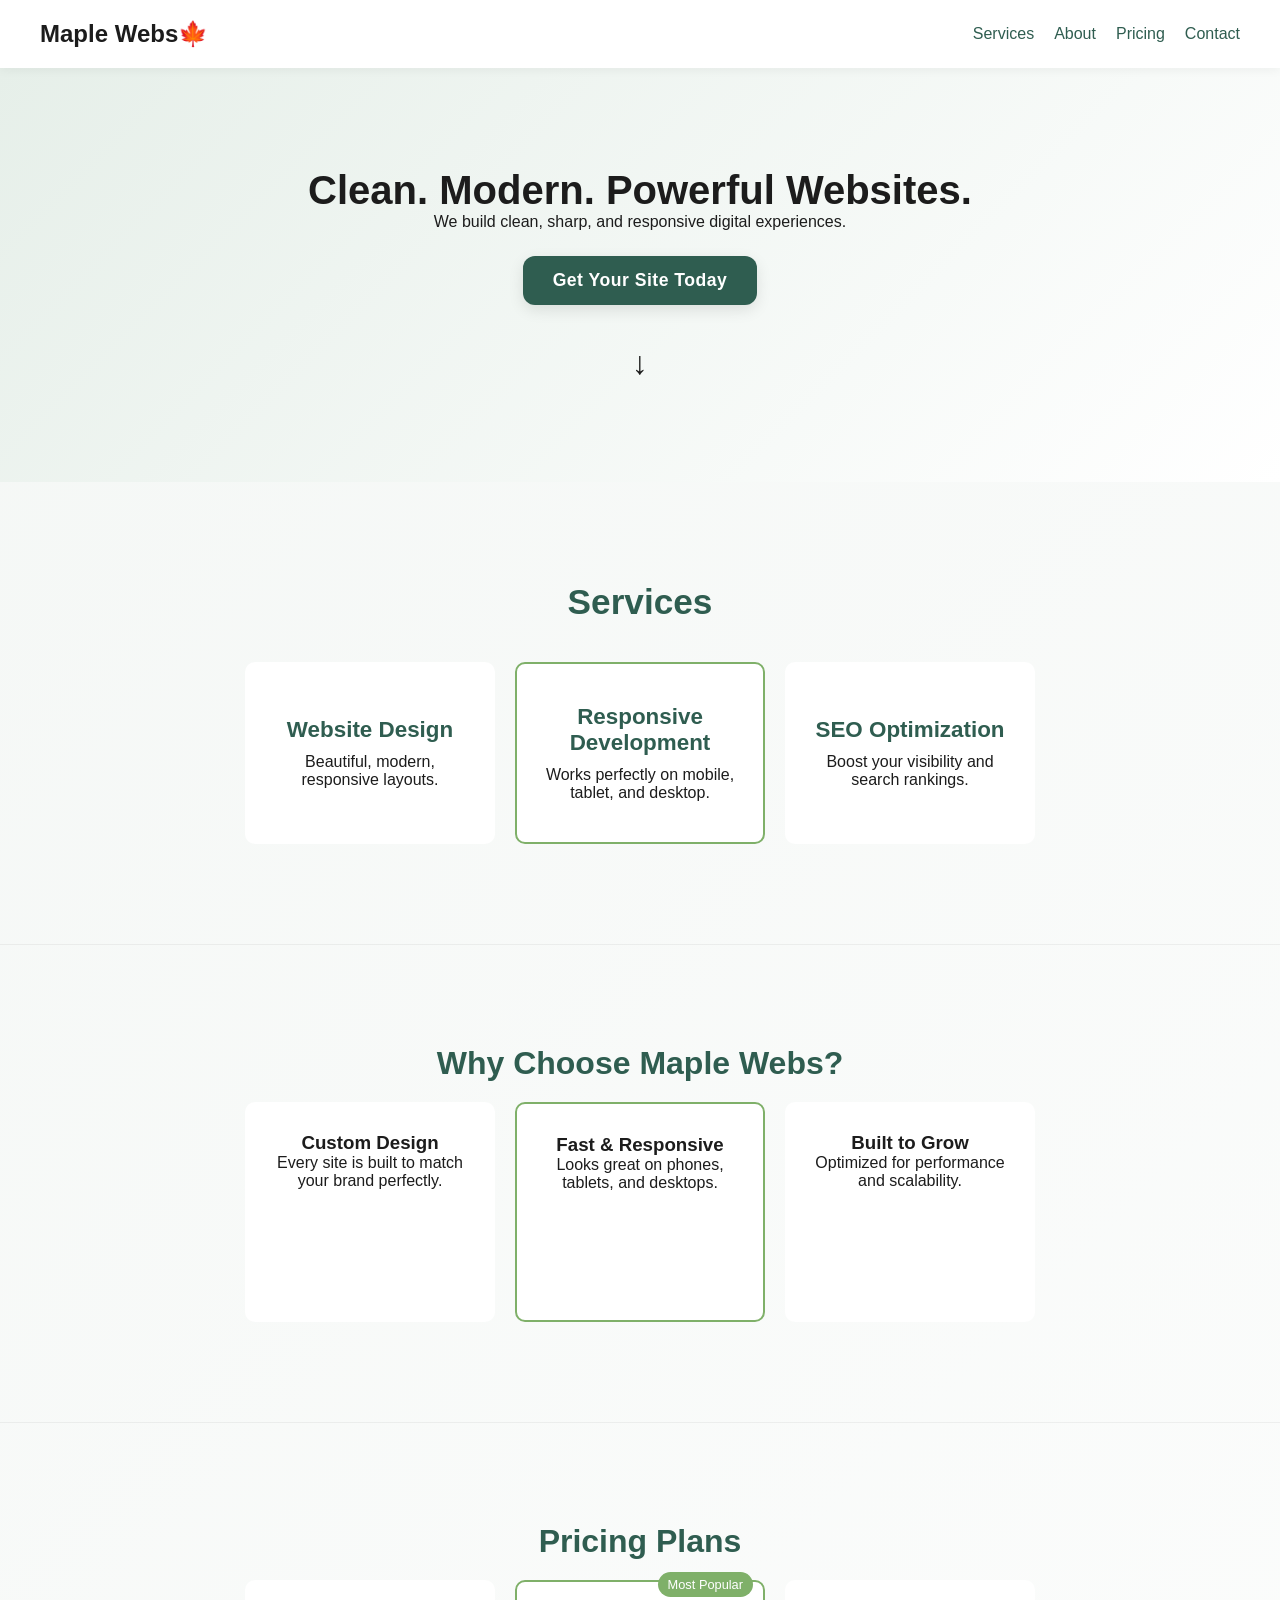
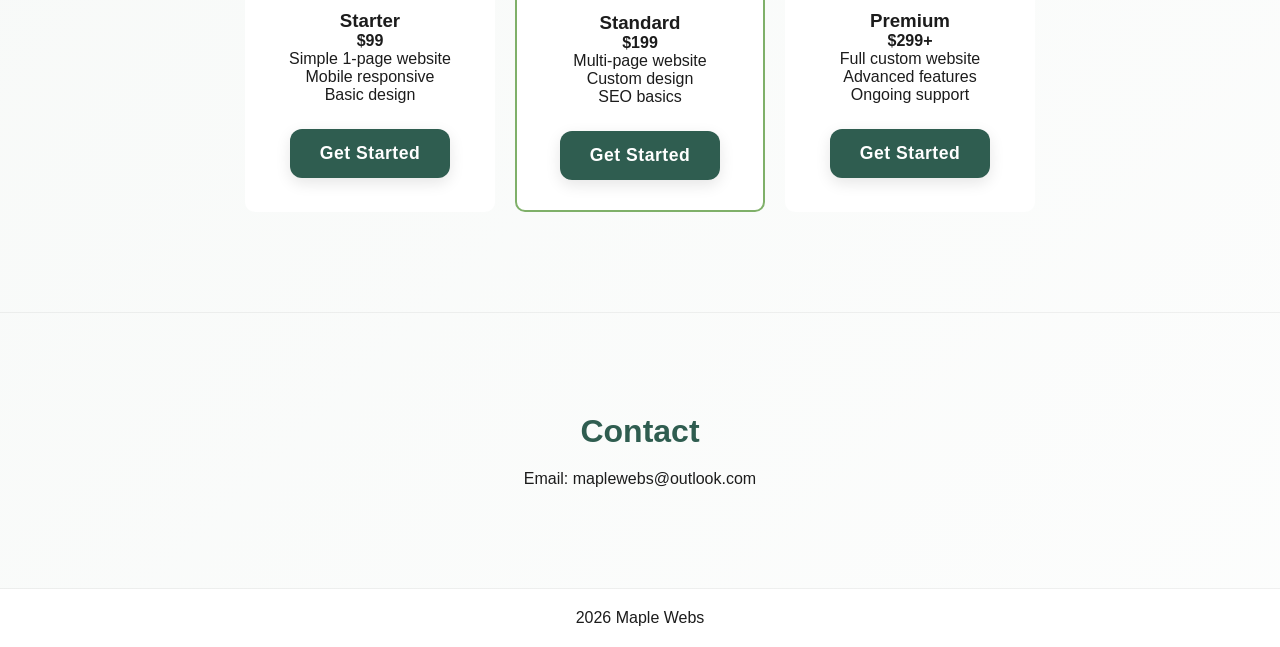
==== index.html @ 4809464f "Rename Index.html to index.html" ====
<!DOCTYPE html>
<html lang="en">
<head>
<meta charset="UTF-8">
<meta name="viewport" content="width=device-width, initial-scale=1.0">
<title>Maple Webs</title>
<link rel="icon" href="data:image/svg+xml,<svg xmlns=%22http://www.w3.org/2000/svg%22 viewBox=%220 0 100 100%22><text y=%22.9em%22 font-size=%2290%22>🍁</text></svg>">
<link rel="stylesheet" href="styles.css">
</head>
<body>

<header>
  <nav class="navbar">
    <div class="container">
      <h1 class="logo"> Maple Webs🍁</h1>
      <ul>
        <li><a href="#services">Services</a></li>
        <li><a href="#about">About</a></li>
        <li><a href="#pricing">Pricing</a></li>
        <li><a href="#contact">Contact</a></li>
      </ul>
    </div>
  </nav>
</header>

<section class="hero">
  <div class="container">
    <h2>Clean. Modern. Powerful Websites.</h2>
    <p>We build clean, sharp, and responsive digital experiences.</p>
    <a href="mailto:maplewebs@outlook.com?subject=Website%20Request&body=Hello%20,%0A%0AI%20would%20like%20to%20request%20a%20website.%0A%0AThanks!" class="hero-btn">
      Get Your Site Today
    </a>
  </div>
  <div class="scroll-indicator">↓</div>
</section>

<section id="services" class="section">
  <div class="container">
    <h2>Services</h2>
    <div class="cards">
      <div class="card">
        <h3>Website Design</h3>
        <p>Beautiful, modern, responsive layouts.</p>
      </div>
      <div class="card">
        <h3>Responsive Development</h3>
        <p>Works perfectly on mobile, tablet, and desktop.</p>
      </div>
      <div class="card">
        <h3>SEO Optimization</h3>
        <p>Boost your visibility and search rankings.</p>
      </div>
    </div>
  </div>
</section>

<section id="about" class="section">
  <div class="container">
    <h2>Why Choose Maple Webs?</h2>
    <div class="cards">
      <div class="card">
        <h3>Custom Design</h3>
        <p>Every site is built to match your brand perfectly.</p>
      </div>
      <div class="card">
        <h3>Fast & Responsive</h3>
        <p>Looks great on phones, tablets, and desktops.</p>
      </div>
      <div class="card">
        <h3>Built to Grow</h3>
        <p>Optimized for performance and scalability.</p>
      </div>
    </div>
  </div>
</section>

<section id="pricing" class="section">
  <div class="container">
    <h2>Pricing Plans</h2>
    <div class="cards">
      <div class="card" style="position: relative;">
        <h3>Starter</h3>
        <p><strong>$99</strong></p>
        <p>Simple 1-page website</p>
        <p>Mobile responsive</p>
        <p>Basic design</p>
        <a href="mailto:maplewebs@outlook.com?subject=Starter%20Plan%20Request&body=Hello%20,%0A%0AI%20would%20like%20the%20Starter%20plan%20website.%0A%0AThanks!" class="hero-btn">Get Started</a>
      </div>
      <div class="card" style="position: relative;">
        <div class="badge">Most Popular</div>
        <h3>Standard</h3>
        <p><strong>$199</strong></p>
        <p>Multi-page website</p>
        <p>Custom design</p>
        <p>SEO basics</p>
        <a href="mailto:maplewebs@outlook.com?subject=Standard%20Plan%20Request&body=Hello%20Joshua,%0A%0AI%20would%20like%20the%20Standard%20plan%20website.%0A%0AThanks!" class="hero-btn">Get Started</a>
      </div>
      <div class="card" style="position: relative;">
        <h3>Premium</h3>
        <p><strong>$299+</strong></p>
        <p>Full custom website</p>
        <p>Advanced features</p>
        <p>Ongoing support</p>
        <a href="mailto:maplewebs@outlook.com?subject=Premium%20Plan%20Request&body=Hello%20Joshua,%0A%0AI%20would%20like%20the%20Premium%20plan%20website.%0A%0AThanks!" class="hero-btn">Get Started</a>
      </div>
    </div>
  </div>
</section>

<section id="contact" class="section">
  <div class="container">
    <h2>Contact</h2>
    <p>Email: maplewebs@outlook.com</p>
  </div>
</section>

<footer>
  <div class="container">
    <p>2026 Maple Webs</p>
  </div>
</footer>

<script src="script.js"></script>
</body>
</html>
---- styles.css ----
:root {
  --primary: #2f5d50;
  --accent: #7fb069;
  --bg: #f4f7f5;
  --text: #1c1c1c;
}

* {
  margin: 0;
  padding: 0;
  box-sizing: border-box;
  font-family: Arial, sans-serif;
}

body {
  background: var(--bg);
  color: var(--text);
  overflow-x: hidden;
}

/* Center everything with a max-width */
.container {
  max-width: 1200px;
  margin: 0 auto;
  padding: 0 20px;
}

.navbar {
  background: white;
  box-shadow: 0 2px 10px rgba(0,0,0,0.05);
}

.navbar .container {
  display: flex;
  justify-content: space-between;
  align-items: center;
  padding: 20px 0;
}

.navbar ul {
  display: flex;
  gap: 20px;
  list-style: none;
}

.navbar a {
  text-decoration: none;
  color: var(--primary);
}

.hero {
  text-align: center;
  padding: 100px 0;
  background: linear-gradient(135deg, #e6efe9, #ffffff);
}

.hero h2 {
  font-size: 2.5rem;
}

/* Hero CTA button */
.hero-btn {
  display: inline-block;
  margin-top: 25px;
  padding: 14px 30px;
  background: var(--primary);
  color: white;
  font-weight: bold;
  font-size: 1.1rem;
  border-radius: 12px;
  text-decoration: none;
  box-shadow: 0 5px 15px rgba(0,0,0,0.1);
  transition: all 0.3s ease;
  animation: pulseLoop 2.5s infinite ease-in-out; /* subtle pulse */
}

.hero-btn:hover {
  background: var(--accent);
  transform: scale(1.08); /* grows slightly on hover */
  box-shadow: 0 8px 20px rgba(0,0,0,0.2);
}

.section {
  padding: 60px 0;
  text-align: center;
}

.cards {
  display: flex;
  gap: 20px;
  justify-content: center;
  flex-wrap: wrap;
}

.card {
  background: white;
  padding: 30px;
  border-radius: 10px;
  width: 250px;
  transition: transform 0.3s;
  animation: floatLoop 4s infinite ease-in-out;
}

.card:hover {
  transform: translateY(-10px);
}

/* Portfolio fixes */
.portfolio-grid {
  display: grid;
  grid-template-columns: repeat(auto-fit, minmax(280px, 1fr));
  gap: 20px;
  margin: 0 auto;
}

.portfolio-item {
  position: relative;
  overflow: hidden;
  border-radius: 12px;
  height: 250px;
  transition: transform 0.3s;
}

.portfolio-item img {
  width: 100%;
  height: 100%;
  object-fit: cover;
  display: block;
  transition: transform 0.4s;
}

.portfolio-item:hover img {
  transform: scale(1.05);
}

.overlay {
  position: absolute;
  bottom: 0;
  width: 100%;
  padding: 15px;
  background: rgba(0,0,0,0.6);
  color: white;
  text-align: left;
}

footer {
  background: white;
  padding: 20px 0;
  text-align: center;
}

@media (max-width: 768px) {
  .hero h2 {
    font-size: 1.8rem;
  }
}

.portfolio-item {
  transition: transform 0.3s ease, box-shadow 0.3s ease;
}

.portfolio-item:hover {
  transform: scale(1.03);
  box-shadow: 0 8px 20px rgba(0,0,0,0.2);
}

.portfolio-item .overlay {
  transition: background 0.3s ease;
}

.portfolio-item:hover .overlay {
  background: rgba(0,0,0,0.4); /* slightly lighter overlay on hover */
}

/* ===== Animations ===== */

/* Pulse animation for hero button */
@keyframes pulseLoop {
  0% { transform: scale(1); }
  50% { transform: scale(1.05); }
  100% { transform: scale(1); }
}

/* Float animation for cards */
@keyframes floatLoop {
  0% { transform: translateY(0); }
  50% { transform: translateY(-8px); }
  100% { transform: translateY(0); }
}

/* Highlight middle plan */
.card:nth-child(2) {
  transform: scale(1.05);
  border: 2px solid var(--accent);
}

html {
  scroll-behavior: smooth;
}

.section {
  padding: 80px 0;
  border-bottom: 1px solid rgba(0,0,0,0.05);
}

.card:hover {
  transform: translateY(-10px) scale(1.02);
  box-shadow: 0 10px 25px rgba(0,0,0,0.15);
}

.navbar {
  position: sticky;
  top: 0;
  z-index: 1000;
}

body {
  background: linear-gradient(-45deg, #f4f7f5, #e6efe9, #ffffff, #f4f7f5);
  background-size: 400% 400%;
  animation: gradientMove 15s ease infinite;
}

@keyframes gradientMove {
  0% { background-position: 0% 50%; }
  50% { background-position: 100% 50%; }
  100% { background-position: 0% 50%; }
}

.section h2 {
  margin-bottom: 20px;
  font-size: 2rem;
  color: var(--primary);
}

.hero-btn:active {
  transform: scale(0.95);
}

.scroll-indicator {
  margin-top: 40px;
  font-size: 2rem;
  opacity: 0.6;
  animation: bounce 1.5s infinite;
}

@keyframes bounce {
  0%, 100% { transform: translateY(0); }
  50% { transform: translateY(10px); }
}

.section {
  padding: 100px 0;
}

.hero-btn {
  letter-spacing: 0.5px;
}

#pricing .card {
  min-height: 220px;
}

.badge {
  background: var(--accent);
  color: white;
  padding: 5px 10px;
  font-size: 0.8rem;
  border-radius: 20px;
  position: absolute;
  top: -10px;
  right: 10px;
}

.navbar a.active {
  border-bottom: 2px solid var(--accent);
}

.card {
  min-height: 220px; /* keeps alignment neat */
}

.scroll-indicator {
  animation: bounce 1.5s infinite, fadePulse 2.5s infinite;
}

@keyframes fadePulse {
  0%, 100% { opacity: 0.6; }
  50% { opacity: 1; }
}

/* Services section heading */
#services h2 {
  font-size: 2.2rem;
  margin-bottom: 40px;
  color: var(--primary);
}

/*card fix*/
#services .card {
  display: flex;
  flex-direction: column;
  justify-content: center;  
  align-items: center;      
  text-align: center;
  padding: 40px 20px;
  min-height: 180px;
  font-size: 1.1rem;
  background: white;
  border-radius: 10px;
  transition: transform 0.3s;
}

/* Card headings */
#services .card h3 {
  font-size: 1.4rem;
  margin-bottom: 10px;
  color: var(--primary);
}

/* Card paragraphs */
#services .card p {
  font-size: 1rem;
  margin: 0;
}

/* Dark mode overrides */
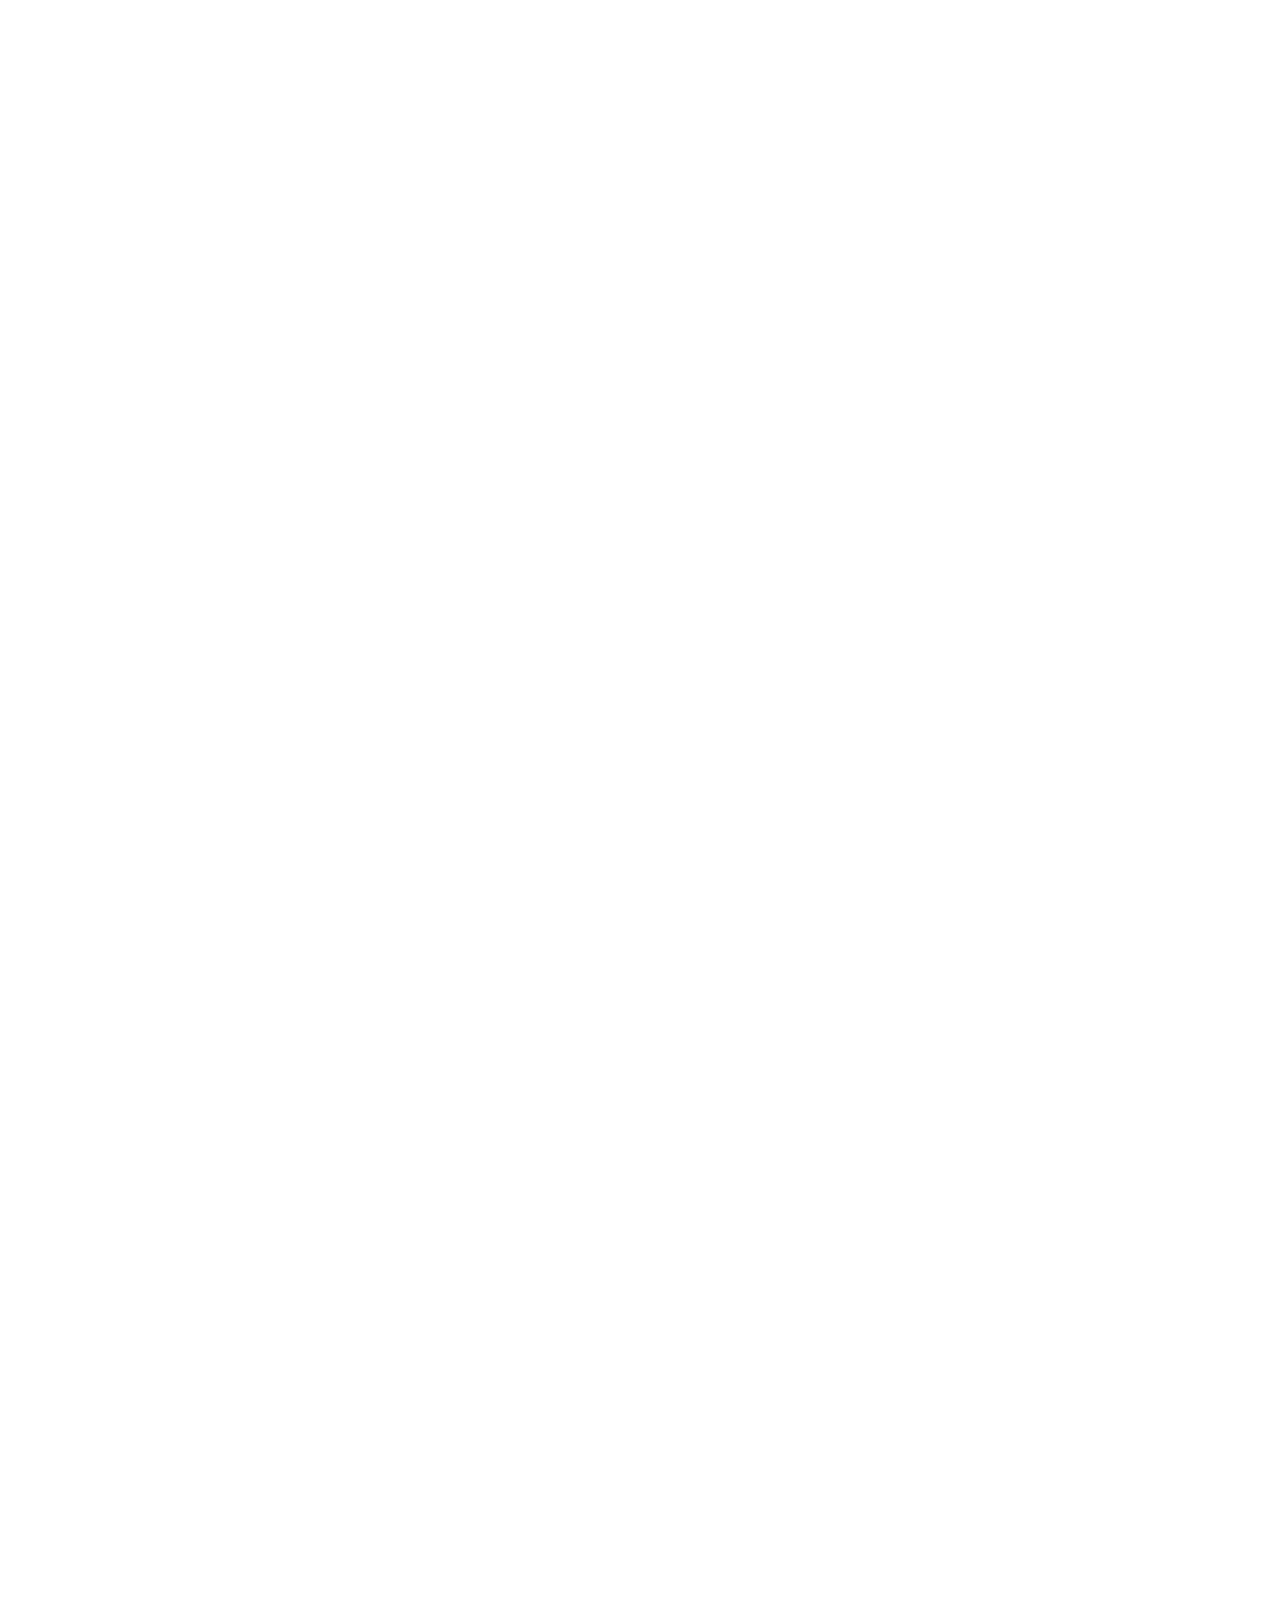
==== commit 920f7e19: "Update index.html" ====
--- a/index.html
+++ b/index.html
@@ -10,7 +10,7 @@
 <body>
 
 <header>
-  <nav class="navbar">
+  <nav class="navbar fade-in">
     <div class="container">
       <h1 class="logo"> Maple Webs🍁</h1>
       <ul>
@@ -23,30 +23,30 @@
   </nav>
 </header>
 
-<section class="hero">
+<section class="hero fade-in">
   <div class="container">
-    <h2>Clean. Modern. Powerful Websites.</h2>
-    <p>We build clean, sharp, and responsive digital experiences.</p>
-    <a href="mailto:maplewebs@outlook.com?subject=Website%20Request&body=Hello%20,%0A%0AI%20would%20like%20to%20request%20a%20website.%0A%0AThanks!" class="hero-btn">
+    <h2 class="fade-in">Clean. Modern. Powerful Websites.</h2>
+    <p class="fade-in">We build clean, sharp, and responsive digital experiences.</p>
+    <a href="mailto:maplewebs@outlook.com?subject=Website%20Request&body=Hello%20,%0A%0AI%20would%20like%20to%20request%20a%20website.%0A%0AThanks!" class="hero-btn fade-in">
       Get Your Site Today
     </a>
   </div>
-  <div class="scroll-indicator">↓</div>
+  <div class="scroll-indicator fade-in">↓</div>
 </section>
 
-<section id="services" class="section">
-  <div class="container">
-    <h2>Services</h2>
+<section id="services" class="section fade-in">
+  <div class="container stagger">
+    <h2 class="fade-in">Services</h2>
     <div class="cards">
-      <div class="card">
+      <div class="card fade-in">
         <h3>Website Design</h3>
         <p>Beautiful, modern, responsive layouts.</p>
       </div>
-      <div class="card">
+      <div class="card fade-in">
         <h3>Responsive Development</h3>
         <p>Works perfectly on mobile, tablet, and desktop.</p>
       </div>
-      <div class="card">
+      <div class="card fade-in">
         <h3>SEO Optimization</h3>
         <p>Boost your visibility and search rankings.</p>
       </div>
@@ -54,19 +54,19 @@
   </div>
 </section>
 
-<section id="about" class="section">
-  <div class="container">
-    <h2>Why Choose Maple Webs?</h2>
+<section id="about" class="section fade-in">
+  <div class="container stagger">
+    <h2 class="fade-in">Why Choose Maple Webs?</h2>
     <div class="cards">
-      <div class="card">
+      <div class="card fade-in">
         <h3>Custom Design</h3>
         <p>Every site is built to match your brand perfectly.</p>
       </div>
-      <div class="card">
+      <div class="card fade-in">
         <h3>Fast & Responsive</h3>
         <p>Looks great on phones, tablets, and desktops.</p>
       </div>
-      <div class="card">
+      <div class="card fade-in">
         <h3>Built to Grow</h3>
         <p>Optimized for performance and scalability.</p>
       </div>
@@ -74,47 +74,47 @@
   </div>
 </section>
 
-<section id="pricing" class="section">
-  <div class="container">
-    <h2>Pricing Plans</h2>
+<section id="pricing" class="section fade-in">
+  <div class="container stagger">
+    <h2 class="fade-in">Pricing Plans</h2>
     <div class="cards">
-      <div class="card" style="position: relative;">
+      <div class="card fade-in" style="position: relative;">
         <h3>Starter</h3>
         <p><strong>$99</strong></p>
         <p>Simple 1-page website</p>
         <p>Mobile responsive</p>
         <p>Basic design</p>
-        <a href="mailto:maplewebs@outlook.com?subject=Starter%20Plan%20Request&body=Hello%20,%0A%0AI%20would%20like%20the%20Starter%20plan%20website.%0A%0AThanks!" class="hero-btn">Get Started</a>
+        <a href="mailto:maplewebs@outlook.com?subject=Starter%20Plan%20Request&body=Hello%20,%0A%0AI%20would%20like%20the%20Starter%20plan%20website.%0A%0AThanks!" class="hero-btn fade-in">Get Started</a>
       </div>
-      <div class="card" style="position: relative;">
+      <div class="card fade-in" style="position: relative;">
         <div class="badge">Most Popular</div>
         <h3>Standard</h3>
         <p><strong>$199</strong></p>
         <p>Multi-page website</p>
         <p>Custom design</p>
         <p>SEO basics</p>
-        <a href="mailto:maplewebs@outlook.com?subject=Standard%20Plan%20Request&body=Hello%20Joshua,%0A%0AI%20would%20like%20the%20Standard%20plan%20website.%0A%0AThanks!" class="hero-btn">Get Started</a>
+        <a href="mailto:maplewebs@outlook.com?subject=Standard%20Plan%20Request&body=Hello%20Joshua,%0A%0AI%20would%20like%20the%20Standard%20plan%20website.%0A%0AThanks!" class="hero-btn fade-in">Get Started</a>
       </div>
-      <div class="card" style="position: relative;">
+      <div class="card fade-in" style="position: relative;">
         <h3>Premium</h3>
         <p><strong>$299+</strong></p>
         <p>Full custom website</p>
         <p>Advanced features</p>
         <p>Ongoing support</p>
-        <a href="mailto:maplewebs@outlook.com?subject=Premium%20Plan%20Request&body=Hello%20Joshua,%0A%0AI%20would%20like%20the%20Premium%20plan%20website.%0A%0AThanks!" class="hero-btn">Get Started</a>
+        <a href="mailto:maplewebs@outlook.com?subject=Premium%20Plan%20Request&body=Hello%20Joshua,%0A%0AI%20would%20like%20the%20Premium%20plan%20website.%0A%0AThanks!" class="hero-btn fade-in">Get Started</a>
       </div>
     </div>
   </div>
 </section>
 
-<section id="contact" class="section">
-  <div class="container">
-    <h2>Contact</h2>
-    <p>Email: maplewebs@outlook.com</p>
+<section id="contact" class="section fade-in">
+  <div class="container stagger">
+    <h2 class="fade-in">Contact</h2>
+    <p class="fade-in">Email: maplewebs@outlook.com</p>
   </div>
 </section>
 
-<footer>
+<footer class="fade-in">
   <div class="container">
     <p>2026 Maple Webs</p>
   </div>
--- a/styles.css
+++ b/styles.css
@@ -1,327 +1,30 @@
-:root {
-  --primary: #2f5d50;
-  --accent: #7fb069;
-  --bg: #f4f7f5;
-  --text: #1c1c1c;
+/* Fade-in base */
+.fade-in {
+  opacity: 0;
+  transform: translateY(20px);
+  transition: opacity 0.6s ease-out, transform 0.6s ease-out;
 }
 
-* {
-  margin: 0;
-  padding: 0;
-  box-sizing: border-box;
-  font-family: Arial, sans-serif;
+/* When visible */
+.fade-in.visible {
+  opacity: 1;
+  transform: translateY(0);
 }
 
-body {
-  background: var(--bg);
-  color: var(--text);
-  overflow-x: hidden;
+/* Stagger children in a container */
+.stagger > * {
+  opacity: 0;
+  transform: translateY(20px);
+  transition: opacity 0.6s ease-out, transform 0.6s ease-out;
 }
 
-/* Center everything with a max-width */
-.container {
-  max-width: 1200px;
-  margin: 0 auto;
-  padding: 0 20px;
+.stagger.visible > * {
+  opacity: 1;
+  transform: translateY(0);
 }
 
-.navbar {
-  background: white;
-  box-shadow: 0 2px 10px rgba(0,0,0,0.05);
-}
-
-.navbar .container {
-  display: flex;
-  justify-content: space-between;
-  align-items: center;
-  padding: 20px 0;
-}
-
-.navbar ul {
-  display: flex;
-  gap: 20px;
-  list-style: none;
-}
-
-.navbar a {
-  text-decoration: none;
-  color: var(--primary);
-}
-
-.hero {
-  text-align: center;
-  padding: 100px 0;
-  background: linear-gradient(135deg, #e6efe9, #ffffff);
-}
-
-.hero h2 {
-  font-size: 2.5rem;
-}
-
-/* Hero CTA button */
-.hero-btn {
-  display: inline-block;
-  margin-top: 25px;
-  padding: 14px 30px;
-  background: var(--primary);
-  color: white;
-  font-weight: bold;
-  font-size: 1.1rem;
-  border-radius: 12px;
-  text-decoration: none;
-  box-shadow: 0 5px 15px rgba(0,0,0,0.1);
-  transition: all 0.3s ease;
-  animation: pulseLoop 2.5s infinite ease-in-out; /* subtle pulse */
-}
-
-.hero-btn:hover {
-  background: var(--accent);
-  transform: scale(1.08); /* grows slightly on hover */
-  box-shadow: 0 8px 20px rgba(0,0,0,0.2);
-}
-
-.section {
-  padding: 60px 0;
-  text-align: center;
-}
-
-.cards {
-  display: flex;
-  gap: 20px;
-  justify-content: center;
-  flex-wrap: wrap;
-}
-
-.card {
-  background: white;
-  padding: 30px;
-  border-radius: 10px;
-  width: 250px;
-  transition: transform 0.3s;
-  animation: floatLoop 4s infinite ease-in-out;
-}
-
-.card:hover {
-  transform: translateY(-10px);
-}
-
-/* Portfolio fixes */
-.portfolio-grid {
-  display: grid;
-  grid-template-columns: repeat(auto-fit, minmax(280px, 1fr));
-  gap: 20px;
-  margin: 0 auto;
-}
-
-.portfolio-item {
-  position: relative;
-  overflow: hidden;
-  border-radius: 12px;
-  height: 250px;
-  transition: transform 0.3s;
-}
-
-.portfolio-item img {
-  width: 100%;
-  height: 100%;
-  object-fit: cover;
-  display: block;
-  transition: transform 0.4s;
-}
-
-.portfolio-item:hover img {
-  transform: scale(1.05);
-}
-
-.overlay {
-  position: absolute;
-  bottom: 0;
-  width: 100%;
-  padding: 15px;
-  background: rgba(0,0,0,0.6);
-  color: white;
-  text-align: left;
-}
-
-footer {
-  background: white;
-  padding: 20px 0;
-  text-align: center;
-}
-
-@media (max-width: 768px) {
-  .hero h2 {
-    font-size: 1.8rem;
-  }
-}
-
-.portfolio-item {
-  transition: transform 0.3s ease, box-shadow 0.3s ease;
-}
-
-.portfolio-item:hover {
-  transform: scale(1.03);
-  box-shadow: 0 8px 20px rgba(0,0,0,0.2);
-}
-
-.portfolio-item .overlay {
-  transition: background 0.3s ease;
-}
-
-.portfolio-item:hover .overlay {
-  background: rgba(0,0,0,0.4); /* slightly lighter overlay on hover */
-}
-
-/* ===== Animations ===== */
-
-/* Pulse animation for hero button */
-@keyframes pulseLoop {
-  0% { transform: scale(1); }
-  50% { transform: scale(1.05); }
-  100% { transform: scale(1); }
-}
-
-/* Float animation for cards */
-@keyframes floatLoop {
-  0% { transform: translateY(0); }
-  50% { transform: translateY(-8px); }
-  100% { transform: translateY(0); }
-}
-
-/* Highlight middle plan */
-.card:nth-child(2) {
-  transform: scale(1.05);
-  border: 2px solid var(--accent);
-}
-
-html {
-  scroll-behavior: smooth;
-}
-
-.section {
-  padding: 80px 0;
-  border-bottom: 1px solid rgba(0,0,0,0.05);
-}
-
-.card:hover {
-  transform: translateY(-10px) scale(1.02);
-  box-shadow: 0 10px 25px rgba(0,0,0,0.15);
-}
-
-.navbar {
-  position: sticky;
-  top: 0;
-  z-index: 1000;
-}
-
-body {
-  background: linear-gradient(-45deg, #f4f7f5, #e6efe9, #ffffff, #f4f7f5);
-  background-size: 400% 400%;
-  animation: gradientMove 15s ease infinite;
-}
-
-@keyframes gradientMove {
-  0% { background-position: 0% 50%; }
-  50% { background-position: 100% 50%; }
-  100% { background-position: 0% 50%; }
-}
-
-.section h2 {
-  margin-bottom: 20px;
-  font-size: 2rem;
-  color: var(--primary);
-}
-
-.hero-btn:active {
-  transform: scale(0.95);
-}
-
-.scroll-indicator {
-  margin-top: 40px;
-  font-size: 2rem;
-  opacity: 0.6;
-  animation: bounce 1.5s infinite;
-}
-
-@keyframes bounce {
-  0%, 100% { transform: translateY(0); }
-  50% { transform: translateY(10px); }
-}
-
-.section {
-  padding: 100px 0;
-}
-
-.hero-btn {
-  letter-spacing: 0.5px;
-}
-
-#pricing .card {
-  min-height: 220px;
-}
-
-.badge {
-  background: var(--accent);
-  color: white;
-  padding: 5px 10px;
-  font-size: 0.8rem;
-  border-radius: 20px;
-  position: absolute;
-  top: -10px;
-  right: 10px;
-}
-
-.navbar a.active {
-  border-bottom: 2px solid var(--accent);
-}
-
-.card {
-  min-height: 220px; /* keeps alignment neat */
-}
-
-.scroll-indicator {
-  animation: bounce 1.5s infinite, fadePulse 2.5s infinite;
-}
-
-@keyframes fadePulse {
-  0%, 100% { opacity: 0.6; }
-  50% { opacity: 1; }
-}
-
-/* Services section heading */
-#services h2 {
-  font-size: 2.2rem;
-  margin-bottom: 40px;
-  color: var(--primary);
-}
-
-/*card fix*/
-#services .card {
-  display: flex;
-  flex-direction: column;
-  justify-content: center;  
-  align-items: center;      
-  text-align: center;
-  padding: 40px 20px;
-  min-height: 180px;
-  font-size: 1.1rem;
-  background: white;
-  border-radius: 10px;
-  transition: transform 0.3s;
-}
-
-/* Card headings */
-#services .card h3 {
-  font-size: 1.4rem;
-  margin-bottom: 10px;
-  color: var(--primary);
-}
-
-/* Card paragraphs */
-#services .card p {
-  font-size: 1rem;
-  margin: 0;
-}
-
-/* Dark mode overrides */
-
+.stagger > *:nth-child(1) { transition-delay: 0.1s; }
+.stagger > *:nth-child(2) { transition-delay: 0.2s; }
+.stagger > *:nth-child(3) { transition-delay: 0.3s; }
+.stagger > *:nth-child(4) { transition-delay: 0.4s; }
+.stagger > *:nth-child(5) { transition-delay: 0.5s; }
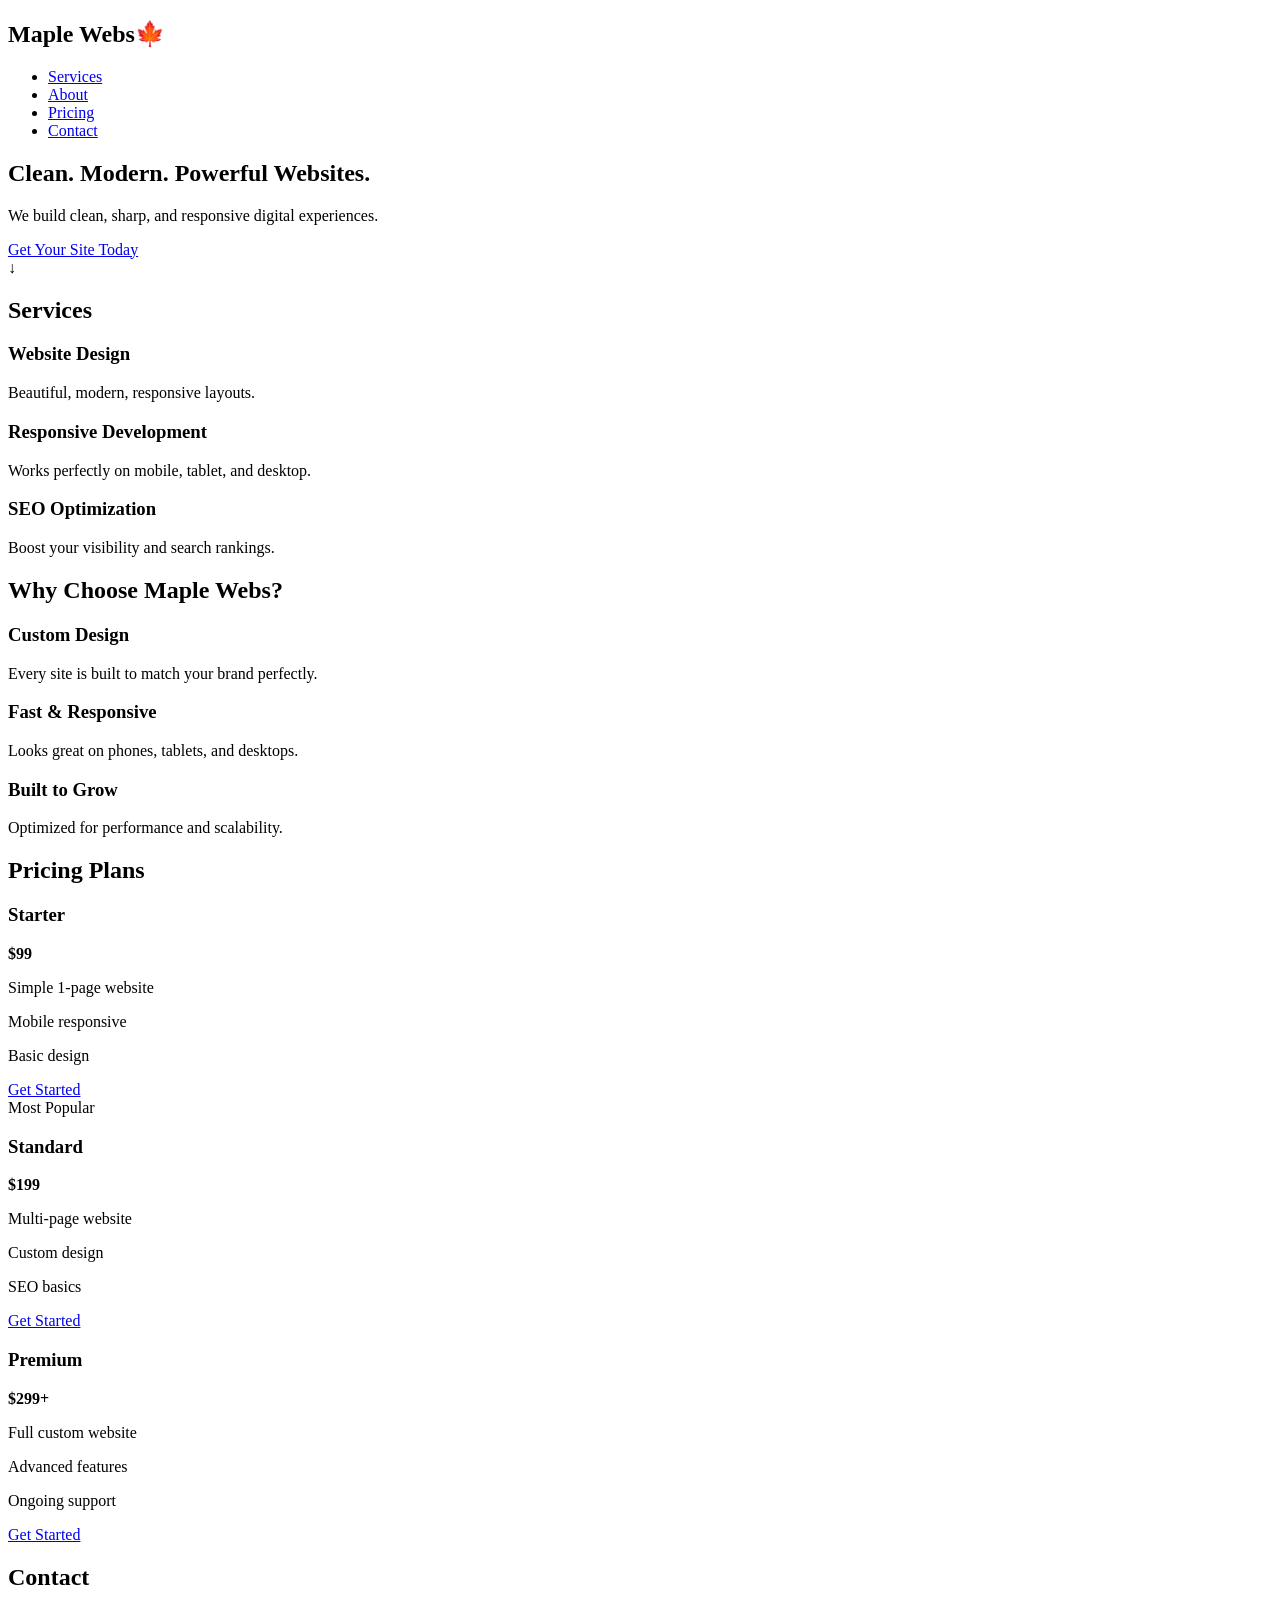
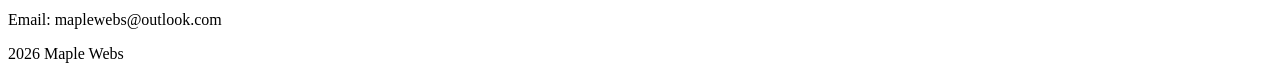
==== commit 994a299b: "Update index.html" ====
--- a/index.html
+++ b/index.html
@@ -10,7 +10,7 @@
 <body>
 
 <header>
-  <nav class="navbar fade-in">
+  <nav class="navbar">
     <div class="container">
       <h1 class="logo"> Maple Webs🍁</h1>
       <ul>
@@ -23,30 +23,30 @@
   </nav>
 </header>
 
-<section class="hero fade-in">
+<section class="hero">
   <div class="container">
-    <h2 class="fade-in">Clean. Modern. Powerful Websites.</h2>
-    <p class="fade-in">We build clean, sharp, and responsive digital experiences.</p>
-    <a href="mailto:maplewebs@outlook.com?subject=Website%20Request&body=Hello%20,%0A%0AI%20would%20like%20to%20request%20a%20website.%0A%0AThanks!" class="hero-btn fade-in">
+    <h2>Clean. Modern. Powerful Websites.</h2>
+    <p>We build clean, sharp, and responsive digital experiences.</p>
+    <a href="mailto:maplewebs@outlook.com?subject=Website%20Request&body=Hello%20,%0A%0AI%20would%20like%20to%20request%20a%20website.%0A%0AThanks!" class="hero-btn">
       Get Your Site Today
     </a>
   </div>
-  <div class="scroll-indicator fade-in">↓</div>
+  <div class="scroll-indicator">↓</div>
 </section>
 
-<section id="services" class="section fade-in">
-  <div class="container stagger">
-    <h2 class="fade-in">Services</h2>
+<section id="services" class="section">
+  <div class="container">
+    <h2>Services</h2>
     <div class="cards">
-      <div class="card fade-in">
+      <div class="card">
         <h3>Website Design</h3>
         <p>Beautiful, modern, responsive layouts.</p>
       </div>
-      <div class="card fade-in">
+      <div class="card">
         <h3>Responsive Development</h3>
         <p>Works perfectly on mobile, tablet, and desktop.</p>
       </div>
-      <div class="card fade-in">
+      <div class="card">
         <h3>SEO Optimization</h3>
         <p>Boost your visibility and search rankings.</p>
       </div>
@@ -54,19 +54,19 @@
   </div>
 </section>
 
-<section id="about" class="section fade-in">
-  <div class="container stagger">
-    <h2 class="fade-in">Why Choose Maple Webs?</h2>
+<section id="about" class="section">
+  <div class="container">
+    <h2>Why Choose Maple Webs?</h2>
     <div class="cards">
-      <div class="card fade-in">
+      <div class="card">
         <h3>Custom Design</h3>
         <p>Every site is built to match your brand perfectly.</p>
       </div>
-      <div class="card fade-in">
+      <div class="card">
         <h3>Fast & Responsive</h3>
         <p>Looks great on phones, tablets, and desktops.</p>
       </div>
-      <div class="card fade-in">
+      <div class="card">
         <h3>Built to Grow</h3>
         <p>Optimized for performance and scalability.</p>
       </div>
@@ -74,47 +74,47 @@
   </div>
 </section>
 
-<section id="pricing" class="section fade-in">
-  <div class="container stagger">
-    <h2 class="fade-in">Pricing Plans</h2>
+<section id="pricing" class="section">
+  <div class="container">
+    <h2>Pricing Plans</h2>
     <div class="cards">
-      <div class="card fade-in" style="position: relative;">
+      <div class="card" style="position: relative;">
         <h3>Starter</h3>
         <p><strong>$99</strong></p>
         <p>Simple 1-page website</p>
         <p>Mobile responsive</p>
         <p>Basic design</p>
-        <a href="mailto:maplewebs@outlook.com?subject=Starter%20Plan%20Request&body=Hello%20,%0A%0AI%20would%20like%20the%20Starter%20plan%20website.%0A%0AThanks!" class="hero-btn fade-in">Get Started</a>
+        <a href="mailto:maplewebs@outlook.com?subject=Starter%20Plan%20Request&body=Hello%20,%0A%0AI%20would%20like%20the%20Starter%20plan%20website.%0A%0AThanks!" class="hero-btn">Get Started</a>
       </div>
-      <div class="card fade-in" style="position: relative;">
+      <div class="card" style="position: relative;">
         <div class="badge">Most Popular</div>
         <h3>Standard</h3>
         <p><strong>$199</strong></p>
         <p>Multi-page website</p>
         <p>Custom design</p>
         <p>SEO basics</p>
-        <a href="mailto:maplewebs@outlook.com?subject=Standard%20Plan%20Request&body=Hello%20Joshua,%0A%0AI%20would%20like%20the%20Standard%20plan%20website.%0A%0AThanks!" class="hero-btn fade-in">Get Started</a>
+        <a href="mailto:maplewebs@outlook.com?subject=Standard%20Plan%20Request&body=Hello%20Joshua,%0A%0AI%20would%20like%20the%20Standard%20plan%20website.%0A%0AThanks!" class="hero-btn">Get Started</a>
       </div>
-      <div class="card fade-in" style="position: relative;">
+      <div class="card" style="position: relative;">
         <h3>Premium</h3>
         <p><strong>$299+</strong></p>
         <p>Full custom website</p>
         <p>Advanced features</p>
         <p>Ongoing support</p>
-        <a href="mailto:maplewebs@outlook.com?subject=Premium%20Plan%20Request&body=Hello%20Joshua,%0A%0AI%20would%20like%20the%20Premium%20plan%20website.%0A%0AThanks!" class="hero-btn fade-in">Get Started</a>
+        <a href="mailto:maplewebs@outlook.com?subject=Premium%20Plan%20Request&body=Hello%20Joshua,%0A%0AI%20would%20like%20the%20Premium%20plan%20website.%0A%0AThanks!" class="hero-btn">Get Started</a>
       </div>
     </div>
   </div>
 </section>
 
-<section id="contact" class="section fade-in">
-  <div class="container stagger">
-    <h2 class="fade-in">Contact</h2>
-    <p class="fade-in">Email: maplewebs@outlook.com</p>
+<section id="contact" class="section">
+  <div class="container">
+    <h2>Contact</h2>
+    <p>Email: maplewebs@outlook.com</p>
   </div>
 </section>
 
-<footer class="fade-in">
+<footer>
   <div class="container">
     <p>2026 Maple Webs</p>
   </div>
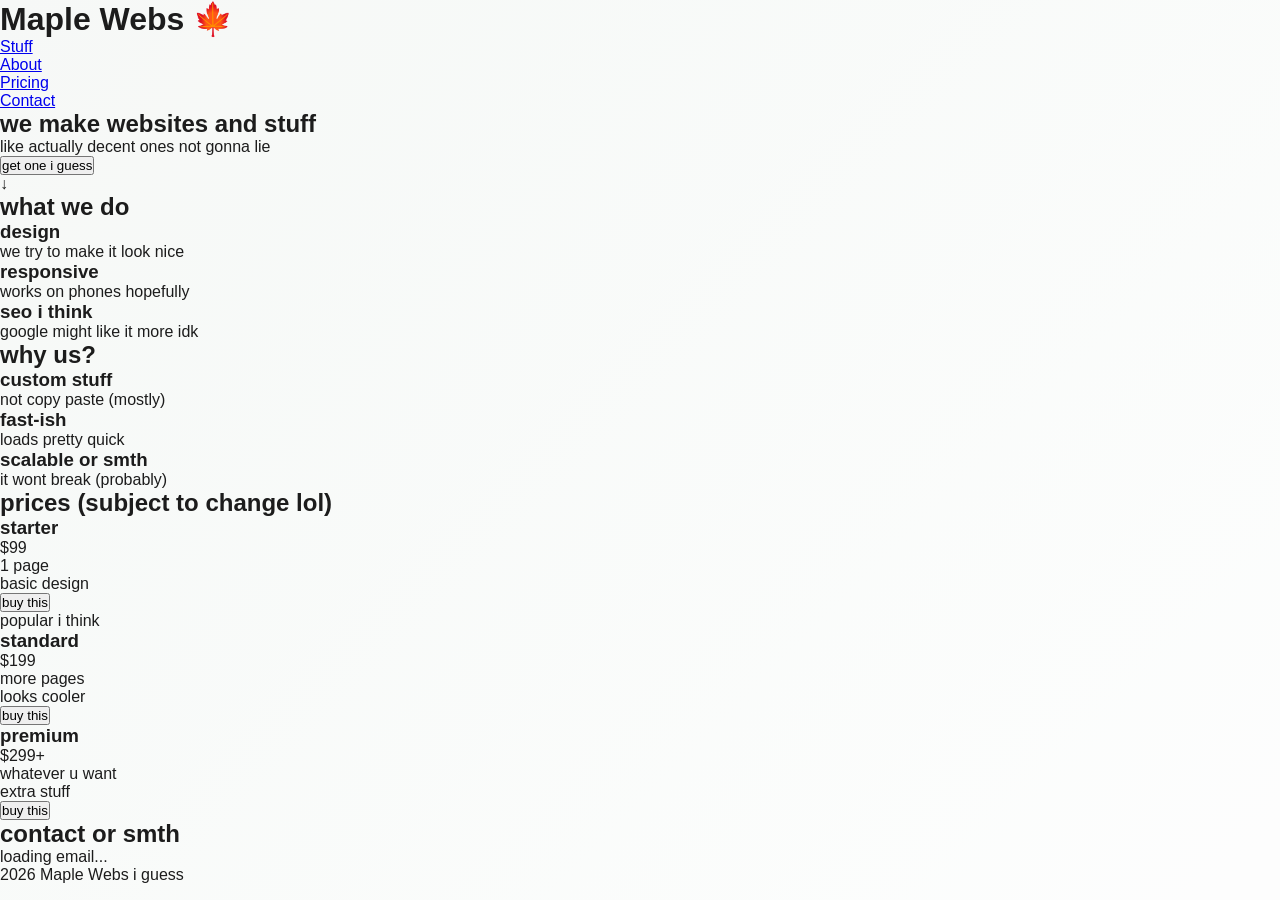
==== commit 012a8c63: "Update index.html" ====
--- a/index.html
+++ b/index.html
@@ -1,125 +1,129 @@
 <!DOCTYPE html>
-<html lang="en">
+<html>
 <head>
+<title>Maple Webs ig</title>
 <meta charset="UTF-8">
-<meta name="viewport" content="width=device-width, initial-scale=1.0">
-<title>Maple Webs</title>
-<link rel="icon" href="data:image/svg+xml,<svg xmlns=%22http://www.w3.org/2000/svg%22 viewBox=%220 0 100 100%22><text y=%22.9em%22 font-size=%2290%22>🍁</text></svg>">
+<meta name="viewport" content="width=device-width, initial-scale=1">
+
+<!-- idk favicon lol -->
+<link rel="icon" href="data:image/svg+xml,<svg xmlns='http://www.w3.org/2000/svg'><text y='0.9em'>🍁</text></svg>">
+
 <link rel="stylesheet" href="styles.css">
 </head>
+
 <body>
 
-<header>
-  <nav class="navbar">
-    <div class="container">
-      <h1 class="logo"> Maple Webs🍁</h1>
-      <ul>
-        <li><a href="#services">Services</a></li>
-        <li><a href="#about">About</a></li>
-        <li><a href="#pricing">Pricing</a></li>
-        <li><a href="#contact">Contact</a></li>
-      </ul>
+<!-- top bar thing -->
+<div id="topNavBar">
+  <h1 class="brandThing"> Maple Webs 🍁 </h1>
+
+  <ul class="navStuff">
+    <li><a href="#stuffWeDo">Stuff</a></li>
+    <li><a href="#aboutUsMaybe">About</a></li>
+    <li><a href="#moneyStuff">Pricing</a></li>
+    <li><a href="#contactThing">Contact</a></li>
+  </ul>
+</div>
+
+<!-- hero or whatever -->
+<div class="bigTop">
+  <h2>we make websites and stuff</h2>
+  <p>like actually decent ones not gonna lie</p>
+
+  <button class="getBtn">get one i guess</button>
+
+  <div class="downArrow">↓</div>
+</div>
+
+<!-- services -->
+<div id="stuffWeDo">
+  <h2>what we do</h2>
+
+  <div class="boxWrap">
+    <div class="boxA">
+      <h3>design</h3>
+      <p>we try to make it look nice</p>
     </div>
-  </nav>
-</header>
 
-<section class="hero">
-  <div class="container">
-    <h2>Clean. Modern. Powerful Websites.</h2>
-    <p>We build clean, sharp, and responsive digital experiences.</p>
-    <a href="mailto:maplewebs@outlook.com?subject=Website%20Request&body=Hello%20,%0A%0AI%20would%20like%20to%20request%20a%20website.%0A%0AThanks!" class="hero-btn">
-      Get Your Site Today
-    </a>
-  </div>
-  <div class="scroll-indicator">↓</div>
-</section>
+    <div class="boxA">
+      <h3>responsive</h3>
+      <p>works on phones hopefully</p>
+    </div>
 
-<section id="services" class="section">
-  <div class="container">
-    <h2>Services</h2>
-    <div class="cards">
-      <div class="card">
-        <h3>Website Design</h3>
-        <p>Beautiful, modern, responsive layouts.</p>
-      </div>
-      <div class="card">
-        <h3>Responsive Development</h3>
-        <p>Works perfectly on mobile, tablet, and desktop.</p>
-      </div>
-      <div class="card">
-        <h3>SEO Optimization</h3>
-        <p>Boost your visibility and search rankings.</p>
-      </div>
+    <div class="boxA">
+      <h3>seo i think</h3>
+      <p>google might like it more idk</p>
     </div>
   </div>
-</section>
+</div>
 
-<section id="about" class="section">
-  <div class="container">
-    <h2>Why Choose Maple Webs?</h2>
-    <div class="cards">
-      <div class="card">
-        <h3>Custom Design</h3>
-        <p>Every site is built to match your brand perfectly.</p>
-      </div>
-      <div class="card">
-        <h3>Fast & Responsive</h3>
-        <p>Looks great on phones, tablets, and desktops.</p>
-      </div>
-      <div class="card">
-        <h3>Built to Grow</h3>
-        <p>Optimized for performance and scalability.</p>
-      </div>
+<!-- about -->
+<div id="aboutUsMaybe">
+  <h2>why us?</h2>
+
+  <div class="boxWrap">
+    <div class="boxA">
+      <h3>custom stuff</h3>
+      <p>not copy paste (mostly)</p>
+    </div>
+
+    <div class="boxA">
+      <h3>fast-ish</h3>
+      <p>loads pretty quick</p>
+    </div>
+
+    <div class="boxA">
+      <h3>scalable or smth</h3>
+      <p>it wont break (probably)</p>
     </div>
   </div>
-</section>
+</div>
 
-<section id="pricing" class="section">
-  <div class="container">
-    <h2>Pricing Plans</h2>
-    <div class="cards">
-      <div class="card" style="position: relative;">
-        <h3>Starter</h3>
-        <p><strong>$99</strong></p>
-        <p>Simple 1-page website</p>
-        <p>Mobile responsive</p>
-        <p>Basic design</p>
-        <a href="mailto:maplewebs@outlook.com?subject=Starter%20Plan%20Request&body=Hello%20,%0A%0AI%20would%20like%20the%20Starter%20plan%20website.%0A%0AThanks!" class="hero-btn">Get Started</a>
-      </div>
-      <div class="card" style="position: relative;">
-        <div class="badge">Most Popular</div>
-        <h3>Standard</h3>
-        <p><strong>$199</strong></p>
-        <p>Multi-page website</p>
-        <p>Custom design</p>
-        <p>SEO basics</p>
-        <a href="mailto:maplewebs@outlook.com?subject=Standard%20Plan%20Request&body=Hello%20Joshua,%0A%0AI%20would%20like%20the%20Standard%20plan%20website.%0A%0AThanks!" class="hero-btn">Get Started</a>
-      </div>
-      <div class="card" style="position: relative;">
-        <h3>Premium</h3>
-        <p><strong>$299+</strong></p>
-        <p>Full custom website</p>
-        <p>Advanced features</p>
-        <p>Ongoing support</p>
-        <a href="mailto:maplewebs@outlook.com?subject=Premium%20Plan%20Request&body=Hello%20Joshua,%0A%0AI%20would%20like%20the%20Premium%20plan%20website.%0A%0AThanks!" class="hero-btn">Get Started</a>
-      </div>
+<!-- pricing -->
+<div id="moneyStuff">
+  <h2>prices (subject to change lol)</h2>
+
+  <div class="boxWrap">
+
+    <div class="priceBox">
+      <h3>starter</h3>
+      <p>$99</p>
+      <p>1 page</p>
+      <p>basic design</p>
+      <button class="getBtn">buy this</button>
     </div>
+
+    <div class="priceBox midOne">
+      <div class="tagThing">popular i think</div>
+      <h3>standard</h3>
+      <p>$199</p>
+      <p>more pages</p>
+      <p>looks cooler</p>
+      <button class="getBtn">buy this</button>
+    </div>
+
+    <div class="priceBox">
+      <h3>premium</h3>
+      <p>$299+</p>
+      <p>whatever u want</p>
+      <p>extra stuff</p>
+      <button class="getBtn">buy this</button>
+    </div>
+
   </div>
-</section>
+</div>
 
-<section id="contact" class="section">
-  <div class="container">
-    <h2>Contact</h2>
-    <p>Email: maplewebs@outlook.com</p>
-  </div>
-</section>
+<!-- contact -->
+<div id="contactThing">
+  <h2>contact or smth</h2>
+  <p id="emailHere">loading email...</p>
+</div>
 
-<footer>
-  <div class="container">
-    <p>2026 Maple Webs</p>
-  </div>
-</footer>
+<div class="foot">
+  <p>2026 Maple Webs i guess</p>
+</div>
 
 <script src="script.js"></script>
+
 </body>
 </html>
--- a/styles.css
+++ b/styles.css
@@ -1,30 +1,246 @@
-/* Fade-in base */
-.fade-in {
-  opacity: 0;
-  transform: translateY(20px);
-  transition: opacity 0.6s ease-out, transform 0.6s ease-out;
-}
-
-/* When visible */
-.fade-in.visible {
-  opacity: 1;
-  transform: translateY(0);
-}
-
-/* Stagger children in a container */
-.stagger > * {
-  opacity: 0;
-  transform: translateY(20px);
-  transition: opacity 0.6s ease-out, transform 0.6s ease-out;
-}
-
-.stagger.visible > * {
-  opacity: 1;
-  transform: translateY(0);
-}
-
-.stagger > *:nth-child(1) { transition-delay: 0.1s; }
-.stagger > *:nth-child(2) { transition-delay: 0.2s; }
-.stagger > *:nth-child(3) { transition-delay: 0.3s; }
-.stagger > *:nth-child(4) { transition-delay: 0.4s; }
-.stagger > *:nth-child(5) { transition-delay: 0.5s; }
+:root {
+  --primary: #2f5d50;
+  --accent: #7fb069;
+  --bg: #f4f7f5;
+  --text: #1c1c1c;
+}
+
+* {
+  margin: 0;
+  padding: 0;
+  box-sizing: border-box;
+  font-family: Arial, sans-serif;
+}
+
+body {
+  margin: 0;
+  padding: 0;
+  font-family: Arial, sans-serif;
+  color: var(--text);
+  overflow-x: hidden;
+  position: relative;
+}
+
+body::before {
+  content: "";
+  position: fixed;
+  top: 0;
+  left: 0;
+  width: 100%;
+  height: 100%;
+  background: linear-gradient(-45deg, #f4f7f5, #e6efe9, #ffffff, #f4f7f5);
+  background-size: 400% 400%;
+  animation: gradientMove 30s ease infinite;
+  z-index: -2;
+}
+
+body::after {
+  content: "";
+  position: fixed;
+  top: 0;
+  left: 0;
+  width: 100%;
+  height: 100%;
+  background: rgba(255,255,255,0.15);
+  pointer-events: none;
+  z-index: -1;
+}
+
+@keyframes gradientMove {
+  0% { background-position: 0% 50%; }
+  50% { background-position: 100% 50%; }
+  100% { background-position: 0% 50%; }
+}
+
+.container {
+  max-width: 1200px;
+  margin: 0 auto;
+  padding: 0 20px;
+}
+
+.navbar {
+  background: white;
+  box-shadow: 0 2px 10px rgba(0,0,0,0.05);
+  position: sticky;
+  top: 0;
+  z-index: 1000;
+}
+
+.navbar .container {
+  display: flex;
+  justify-content: space-between;
+  align-items: center;
+  padding: 20px 0;
+}
+
+.navbar ul {
+  display: flex;
+  gap: 20px;
+  list-style: none;
+}
+
+.navbar a {
+  text-decoration: none;
+  color: var(--primary);
+}
+
+.navbar a.active {
+  border-bottom: 2px solid var(--accent);
+}
+
+.hero {
+  text-align: center;
+  padding: 100px 20px;
+  background: linear-gradient(135deg, #e6efe9, #ffffff);
+}
+
+.hero h2 {
+  font-size: 2.5rem;
+  margin-bottom: 15px;
+}
+
+.hero p {
+  font-size: 1.2rem;
+}
+
+.hero-btn {
+  display: inline-block;
+  margin-top: 25px;
+  padding: 14px 30px;
+  background: var(--primary);
+  color: white;
+  font-weight: bold;
+  font-size: 1.1rem;
+  border-radius: 12px;
+  text-decoration: none;
+  box-shadow: 0 5px 15px rgba(0,0,0,0.1);
+  transition: all 0.3s ease;
+  animation: pulseLoop 2.5s infinite ease-in-out;
+  letter-spacing: 0.5px;
+}
+
+.hero-btn:hover {
+  background: var(--accent);
+  transform: scale(1.08);
+  box-shadow: 0 8px 20px rgba(0,0,0,0.2);
+}
+
+.hero-btn:active {
+  transform: scale(0.95);
+}
+
+.scroll-indicator {
+  margin-top: 40px;
+  font-size: 2rem;
+  opacity: 0.6;
+  animation: bounce 1.5s infinite, fadePulse 2.5s infinite;
+}
+
+.section {
+  padding: 100px 20px;
+  text-align: center;
+  border-bottom: 1px solid rgba(0,0,0,0.05);
+}
+
+.section h2 {
+  margin-bottom: 40px;
+  font-size: 2rem;
+  color: var(--primary);
+}
+
+.cards {
+  display: flex;
+  gap: 20px;
+  justify-content: center;
+  flex-wrap: wrap;
+}
+
+.card {
+  background: white;
+  padding: 30px;
+  border-radius: 10px;
+  width: 250px;
+  min-height: 220px;
+  transition: transform 0.3s, box-shadow 0.3s;
+  text-align: center;
+  display: flex;
+  flex-direction: column;
+  justify-content: center;
+  align-items: center;
+  animation: floatLoop 4s infinite ease-in-out;
+}
+
+.card:hover {
+  transform: translateY(-10px) scale(1.02);
+  box-shadow: 0 10px 25px rgba(0,0,0,0.15);
+}
+
+#services .card h3 {
+  font-size: 1.4rem;
+  margin-bottom: 10px;
+  color: var(--primary);
+}
+
+#services .card p {
+  font-size: 1rem;
+  margin: 0;
+}
+
+.badge {
+  background: var(--accent);
+  color: white;
+  padding: 5px 10px;
+  font-size: 0.8rem;
+  border-radius: 20px;
+  position: absolute;
+  top: -10px;
+  right: 10px;
+}
+
+#pricing .card:nth-child(2) {
+  transform: scale(1.05);
+  border: 2px solid var(--accent);
+}
+
+footer {
+  background: white;
+  padding: 20px 0;
+  text-align: center;
+}
+
+@keyframes pulseLoop {
+  0% { transform: scale(1); }
+  50% { transform: scale(1.05); }
+  100% { transform: scale(1); }
+}
+
+@keyframes floatLoop {
+  0% { transform: translateY(0); }
+  50% { transform: translateY(-8px); }
+  100% { transform: translateY(0); }
+}
+
+@keyframes bounce {
+  0%, 100% { transform: translateY(0); }
+  50% { transform: translateY(10px); }
+}
+
+@keyframes fadePulse {
+  0%, 100% { opacity: 0.6; }
+  50% { opacity: 1; }
+}
+
+@media (max-width: 768px) {
+  .hero h2 {
+    font-size: 1.8rem;
+  }
+
+  .cards {
+    flex-direction: column;
+    align-items: center;
+  }
+
+  .card {
+    width: 90%;
+  }
+}
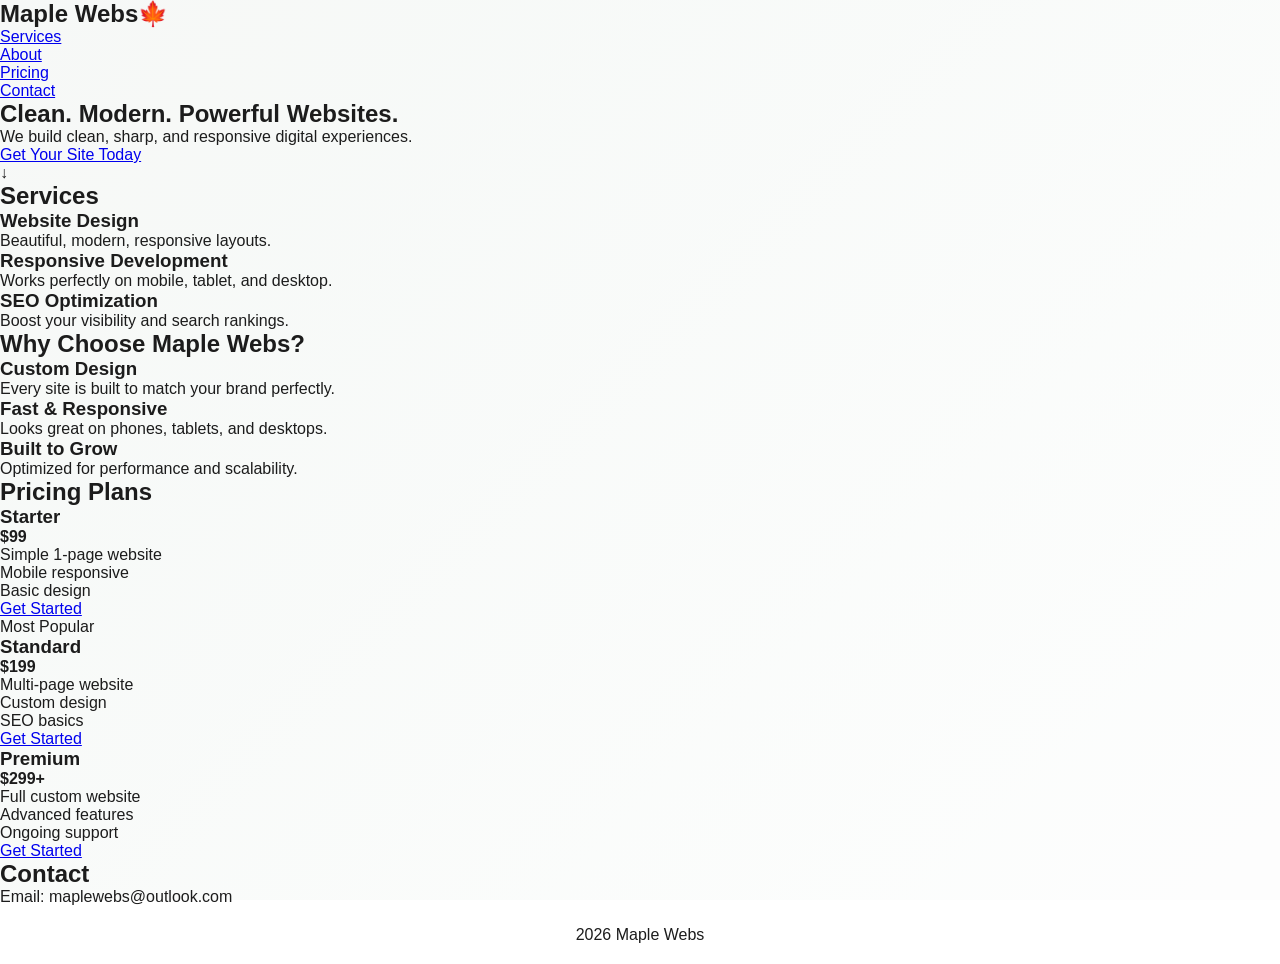
==== commit ad94b171: "Update index.html" ====
--- a/index.html
+++ b/index.html
@@ -1,128 +1,137 @@
 <!DOCTYPE html>
-<html>
+<html lang="en">
 <head>
-<title>Maple Webs ig</title>
 <meta charset="UTF-8">
-<meta name="viewport" content="width=device-width, initial-scale=1">
+<meta name="viewport" content="width=device-width, initial-scale=1.0">
+<title>Maple Webs</title>
 
-<!-- idk favicon lol -->
-<link rel="icon" href="data:image/svg+xml,<svg xmlns='http://www.w3.org/2000/svg'><text y='0.9em'>🍁</text></svg>">
+<!-- header thing -->
+<link rel="icon" href="data:image/svg+xml,<svg xmlns='http://www.w3.org/2000/svg' viewBox='0 0 100 100'><text y='0.9em' font-size='90'>🍁</text></svg>">
 
+<!-- style thingy -->
 <link rel="stylesheet" href="styles.css">
 </head>
-
 <body>
 
-<!-- top bar thing -->
-<div id="topNavBar">
-  <h1 class="brandThing"> Maple Webs 🍁 </h1>
+<!-- top nav thing -->
+<header id="hdr1">
+  <nav class="topNav">
+    <div class="cntnr">
+      <h1 class="logoTxt"> Maple Webs🍁</h1>
+      <ul class="linkList">
+        <li><a href="#services">Services</a></li>
+        <li><a href="#about">About</a></li>
+        <li><a href="#pricing">Pricing</a></li>
+        <li><a href="#contact">Contact</a></li>
+      </ul>
+    </div>
+  </nav>
+</header>
 
-  <ul class="navStuff">
-    <li><a href="#stuffWeDo">Stuff</a></li>
-    <li><a href="#aboutUsMaybe">About</a></li>
-    <li><a href="#moneyStuff">Pricing</a></li>
-    <li><a href="#contactThing">Contact</a></li>
-  </ul>
-</div>
+<!-- hero thing -->
+<section class="heroSection">
+  <div class="cntnr">
+    <h2>Clean. Modern. Powerful Websites.</h2>
+    <p>We build clean, sharp, and responsive digital experiences.</p>
+    <a href="mailto:maplewebs@outlook.com?subject=Website%20Request&body=Hello%20,%0A%0AI%20would%20like%20to%20request%20a%20website.%0A%0AThanks!" class="heroBtn">
+      Get Your Site Today
+    </a>
+  </div>
+  <div class="scrollInd">↓</div>
+</section>
 
-<!-- hero or whatever -->
-<div class="bigTop">
-  <h2>we make websites and stuff</h2>
-  <p>like actually decent ones not gonna lie</p>
-
-  <button class="getBtn">get one i guess</button>
-
-  <div class="downArrow">↓</div>
-</div>
-
-<!-- services -->
-<div id="stuffWeDo">
-  <h2>what we do</h2>
-
-  <div class="boxWrap">
-    <div class="boxA">
-      <h3>design</h3>
-      <p>we try to make it look nice</p>
-    </div>
-
-    <div class="boxA">
-      <h3>responsive</h3>
-      <p>works on phones hopefully</p>
-    </div>
-
-    <div class="boxA">
-      <h3>seo i think</h3>
-      <p>google might like it more idk</p>
+<!-- services thing -->
+<section id="services" class="secStuff">
+  <div class="cntnr">
+    <h2>Services</h2>
+    <div class="cardsWrap">
+      <div class="cardThing">
+        <h3>Website Design</h3>
+        <p>Beautiful, modern, responsive layouts.</p>
+      </div>
+      <div class="cardThing">
+        <h3>Responsive Development</h3>
+        <p>Works perfectly on mobile, tablet, and desktop.</p>
+      </div>
+      <div class="cardThing">
+        <h3>SEO Optimization</h3>
+        <p>Boost your visibility and search rankings.</p>
+      </div>
     </div>
   </div>
-</div>
+</section>
 
-<!-- about -->
-<div id="aboutUsMaybe">
-  <h2>why us?</h2>
-
-  <div class="boxWrap">
-    <div class="boxA">
-      <h3>custom stuff</h3>
-      <p>not copy paste (mostly)</p>
-    </div>
-
-    <div class="boxA">
-      <h3>fast-ish</h3>
-      <p>loads pretty quick</p>
-    </div>
-
-    <div class="boxA">
-      <h3>scalable or smth</h3>
-      <p>it wont break (probably)</p>
+<!-- about thing -->
+<section id="about" class="secStuff">
+  <div class="cntnr">
+    <h2>Why Choose Maple Webs?</h2>
+    <div class="cardsWrap">
+      <div class="cardThing">
+        <h3>Custom Design</h3>
+        <p>Every site is built to match your brand perfectly.</p>
+      </div>
+      <div class="cardThing">
+        <h3>Fast & Responsive</h3>
+        <p>Looks great on phones, tablets, and desktops.</p>
+      </div>
+      <div class="cardThing">
+        <h3>Built to Grow</h3>
+        <p>Optimized for performance and scalability.</p>
+      </div>
     </div>
   </div>
-</div>
+</section>
 
-<!-- pricing -->
-<div id="moneyStuff">
-  <h2>prices (subject to change lol)</h2>
+<!-- pricing thing -->
+<section id="pricing" class="secStuff">
+  <div class="cntnr">
+    <h2>Pricing Plans</h2>
+    <div class="cardsWrap">
+      <div class="priceCard" style="position: relative;">
+        <h3>Starter</h3>
+        <p><strong>$99</strong></p>
+        <p>Simple 1-page website</p>
+        <p>Mobile responsive</p>
+        <p>Basic design</p>
+        <a href="mailto:maplewebs@outlook.com?subject=Starter%20Plan%20Request&body=Hello%20,%0A%0AI%20would%20like%20the%20Starter%20plan%20website.%0A%0AThanks!" class="heroBtn">Get Started</a>
+      </div>
+      <div class="priceCard" style="position: relative;">
+        <div class="badgeThing">Most Popular</div>
+        <h3>Standard</h3>
+        <p><strong>$199</strong></p>
+        <p>Multi-page website</p>
+        <p>Custom design</p>
+        <p>SEO basics</p>
+        <a href="mailto:maplewebs@outlook.com?subject=Standard%20Plan%20Request&body=Hello%20Joshua,%0A%0AI%20would%20like%20the%20Standard%20plan%20website.%0A%0AThanks!" class="heroBtn">Get Started</a>
+      </div>
+      <div class="priceCard" style="position: relative;">
+        <h3>Premium</h3>
+        <p><strong>$299+</strong></p>
+        <p>Full custom website</p>
+        <p>Advanced features</p>
+        <p>Ongoing support</p>
+        <a href="mailto:maplewebs@outlook.com?subject=Premium%20Plan%20Request&body=Hello%20Joshua,%0A%0AI%20would%20like%20the%20Premium%20plan%20website.%0A%0AThanks!" class="heroBtn">Get Started</a>
+      </div>
+    </div>
+  </div>
+</section>
 
-  <div class="boxWrap">
+<!-- contact thing -->
+<section id="contact" class="secStuff">
+  <div class="cntnr">
+    <h2>Contact</h2>
+    <p>Email: <span id="emailSpot">maplewebs@outlook.com</span></p>
+  </div>
+</section>
 
-    <div class="priceBox">
-      <h3>starter</h3>
-      <p>$99</p>
-      <p>1 page</p>
-      <p>basic design</p>
-      <button class="getBtn">buy this</button>
-    </div>
+<!-- footer thing -->
+<footer>
+  <div class="cntnr">
+    <p>2026 Maple Webs</p>
+  </div>
+</footer>
 
-    <div class="priceBox midOne">
-      <div class="tagThing">popular i think</div>
-      <h3>standard</h3>
-      <p>$199</p>
-      <p>more pages</p>
-      <p>looks cooler</p>
-      <button class="getBtn">buy this</button>
-    </div>
-
-    <div class="priceBox">
-      <h3>premium</h3>
-      <p>$299+</p>
-      <p>whatever u want</p>
-      <p>extra stuff</p>
-      <button class="getBtn">buy this</button>
-    </div>
-
-  </div>
-</div>
-
-<!-- contact -->
-<div id="contactThing">
-  <h2>contact or smth</h2>
-  <p id="emailHere">loading email...</p>
-</div>
-
-<div class="foot">
-  <p>2026 Maple Webs i guess</p>
-</div>
-
+<!-- script thing -->
 <script src="script.js"></script>
 
 </body>
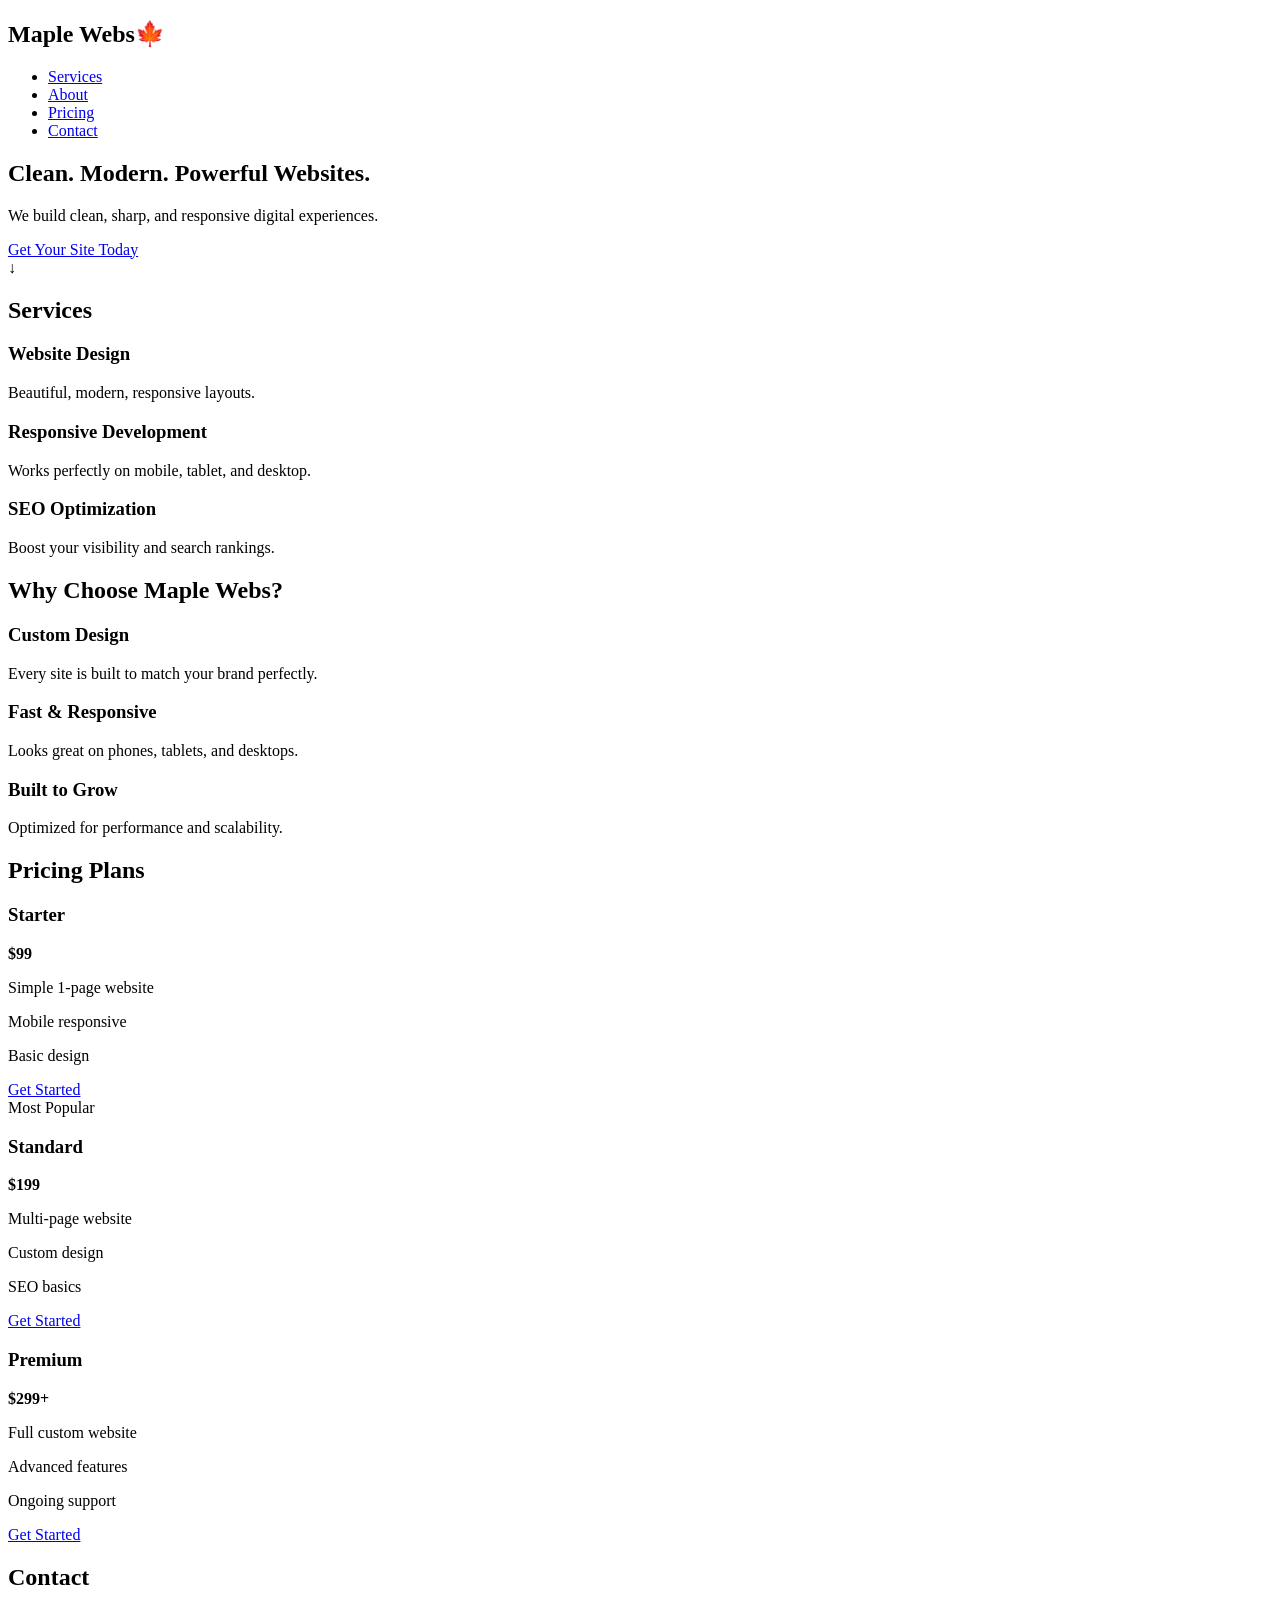
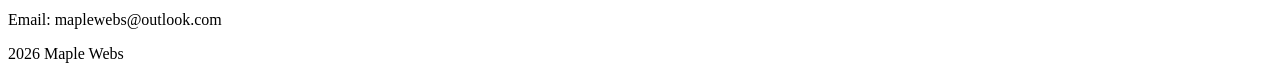
==== commit d2e68f7a: "Rename index.html 3.txt to index.html" ====
--- a/index.html
+++ b/index.html
@@ -4,77 +4,75 @@
 <meta charset="UTF-8">
 <meta name="viewport" content="width=device-width, initial-scale=1.0">
 <title>Maple Webs</title>
-
-<!-- header thing -->
-<link rel="icon" href="data:image/svg+xml,<svg xmlns='http://www.w3.org/2000/svg' viewBox='0 0 100 100'><text y='0.9em' font-size='90'>🍁</text></svg>">
-
-<!-- style thingy -->
+  <link rel="icon" href="data:image/svg+xml,<svg xmlns=%22http://www.w3.org/2000/svg%22 viewBox=%220 0 100 100%22><text y=%22.9em%22 font-size=%2290%22>🍁</text></svg>">
 <link rel="stylesheet" href="styles.css">
 </head>
 <body>
 
-<!-- top nav thing -->
-<header id="hdr1">
-  <nav class="topNav">
-    <div class="cntnr">
-      <h1 class="logoTxt"> Maple Webs🍁</h1>
-      <ul class="linkList">
+<header>
+  <nav class="navbar">
+    <div class="container">
+      <h1 class="logo"> Maple Webs🍁</h1>
+      <ul>
         <li><a href="#services">Services</a></li>
         <li><a href="#about">About</a></li>
-        <li><a href="#pricing">Pricing</a></li>
-        <li><a href="#contact">Contact</a></li>
+      <li><a href="#pricing">Pricing</a></li>
+        <li><a href="#contact">Contact </a></li>
       </ul>
     </div>
   </nav>
 </header>
 
-<!-- hero thing -->
-<section class="heroSection">
-  <div class="cntnr">
+<!-- HERO -->
+<section class="hero">
+  <div class="container">
     <h2>Clean. Modern. Powerful Websites.</h2>
     <p>We build clean, sharp, and responsive digital experiences.</p>
-    <a href="mailto:maplewebs@outlook.com?subject=Website%20Request&body=Hello%20,%0A%0AI%20would%20like%20to%20request%20a%20website.%0A%0AThanks!" class="heroBtn">
+    <a href="mailto:maplewebs@outlook.com?subject=Website%20Request&body=Hello%20,%0A%0AI%20would%20like%20to%20request%20a%20website.%0A%0AThanks!" class="hero-btn">
       Get Your Site Today
     </a>
   </div>
-  <div class="scrollInd">↓</div>
+  <div class="scroll-indicator">↓</div>
 </section>
 
-<!-- services thing -->
-<section id="services" class="secStuff">
-  <div class="cntnr">
+<section id="services" class="section">
+  <div class="container">
     <h2>Services</h2>
-    <div class="cardsWrap">
-      <div class="cardThing">
+    <div class="cards">
+
+      <div class="card">
         <h3>Website Design</h3>
         <p>Beautiful, modern, responsive layouts.</p>
       </div>
-      <div class="cardThing">
+
+      <div class="card">
         <h3>Responsive Development</h3>
         <p>Works perfectly on mobile, tablet, and desktop.</p>
       </div>
-      <div class="cardThing">
+
+      <div class="card">
         <h3>SEO Optimization</h3>
         <p>Boost your visibility and search rankings.</p>
       </div>
+
     </div>
   </div>
 </section>
 
-<!-- about thing -->
-<section id="about" class="secStuff">
-  <div class="cntnr">
+<!-- ABOUT -->
+<section id="about" class="section">
+  <div class="container">
     <h2>Why Choose Maple Webs?</h2>
-    <div class="cardsWrap">
-      <div class="cardThing">
+    <div class="cards">
+      <div class="card">
         <h3>Custom Design</h3>
         <p>Every site is built to match your brand perfectly.</p>
       </div>
-      <div class="cardThing">
+      <div class="card">
         <h3>Fast & Responsive</h3>
         <p>Looks great on phones, tablets, and desktops.</p>
       </div>
-      <div class="cardThing">
+      <div class="card">
         <h3>Built to Grow</h3>
         <p>Optimized for performance and scalability.</p>
       </div>
@@ -82,57 +80,61 @@
   </div>
 </section>
 
-<!-- pricing thing -->
-<section id="pricing" class="secStuff">
-  <div class="cntnr">
+<!-- PRICING -->
+<section id="pricing" class="section">
+  <div class="container">
     <h2>Pricing Plans</h2>
-    <div class="cardsWrap">
-      <div class="priceCard" style="position: relative;">
+    <div class="cards">
+
+      <!-- Starter Plan -->
+      <div class="card" style="position: relative;">
         <h3>Starter</h3>
         <p><strong>$99</strong></p>
         <p>Simple 1-page website</p>
         <p>Mobile responsive</p>
         <p>Basic design</p>
-        <a href="mailto:maplewebs@outlook.com?subject=Starter%20Plan%20Request&body=Hello%20,%0A%0AI%20would%20like%20the%20Starter%20plan%20website.%0A%0AThanks!" class="heroBtn">Get Started</a>
+        <a href="mailto:maplewebs@outlook.com?subject=Starter%20Plan%20Request&body=Hello%20,%0A%0AI%20would%20like%20the%20Starter%20plan%20website.%0A%0AThanks!" class="hero-btn">Get Started</a>
       </div>
-      <div class="priceCard" style="position: relative;">
-        <div class="badgeThing">Most Popular</div>
+
+      <!-- Standard Plan (Most Popular) -->
+      <div class="card" style="position: relative;">
+        <div class="badge">Most Popular</div>
         <h3>Standard</h3>
         <p><strong>$199</strong></p>
         <p>Multi-page website</p>
         <p>Custom design</p>
         <p>SEO basics</p>
-        <a href="mailto:maplewebs@outlook.com?subject=Standard%20Plan%20Request&body=Hello%20Joshua,%0A%0AI%20would%20like%20the%20Standard%20plan%20website.%0A%0AThanks!" class="heroBtn">Get Started</a>
+        <a href="mailto:maplewebs@outlook.com?subject=Standard%20Plan%20Request&body=Hello%20Joshua,%0A%0AI%20would%20like%20the%20Standard%20plan%20website.%0A%0AThanks!" class="hero-btn">Get Started</a>
       </div>
-      <div class="priceCard" style="position: relative;">
+
+      <!-- Premium Plan -->
+      <div class="card" style="position: relative;">
         <h3>Premium</h3>
         <p><strong>$299+</strong></p>
         <p>Full custom website</p>
         <p>Advanced features</p>
         <p>Ongoing support</p>
-        <a href="mailto:maplewebs@outlook.com?subject=Premium%20Plan%20Request&body=Hello%20Joshua,%0A%0AI%20would%20like%20the%20Premium%20plan%20website.%0A%0AThanks!" class="heroBtn">Get Started</a>
+        <a href="mailto:maplewebs@outlook.com?subject=Premium%20Plan%20Request&body=Hello%20Joshua,%0A%0AI%20would%20like%20the%20Premium%20plan%20website.%0A%0AThanks!" class="hero-btn">Get Started</a>
       </div>
+
     </div>
   </div>
 </section>
-
-<!-- contact thing -->
-<section id="contact" class="secStuff">
-  <div class="cntnr">
+  
+<!-- CONTACT -->
+<section id="contact" class="section">
+  <div class="container">
     <h2>Contact</h2>
-    <p>Email: <span id="emailSpot">maplewebs@outlook.com</span></p>
+    <p>Email: maplewebs@outlook.com</p>
   </div>
 </section>
 
-<!-- footer thing -->
 <footer>
-  <div class="cntnr">
+  <div class="container">
     <p>2026 Maple Webs</p>
   </div>
 </footer>
 
-<!-- script thing -->
 <script src="script.js"></script>
-
 </body>
 </html>
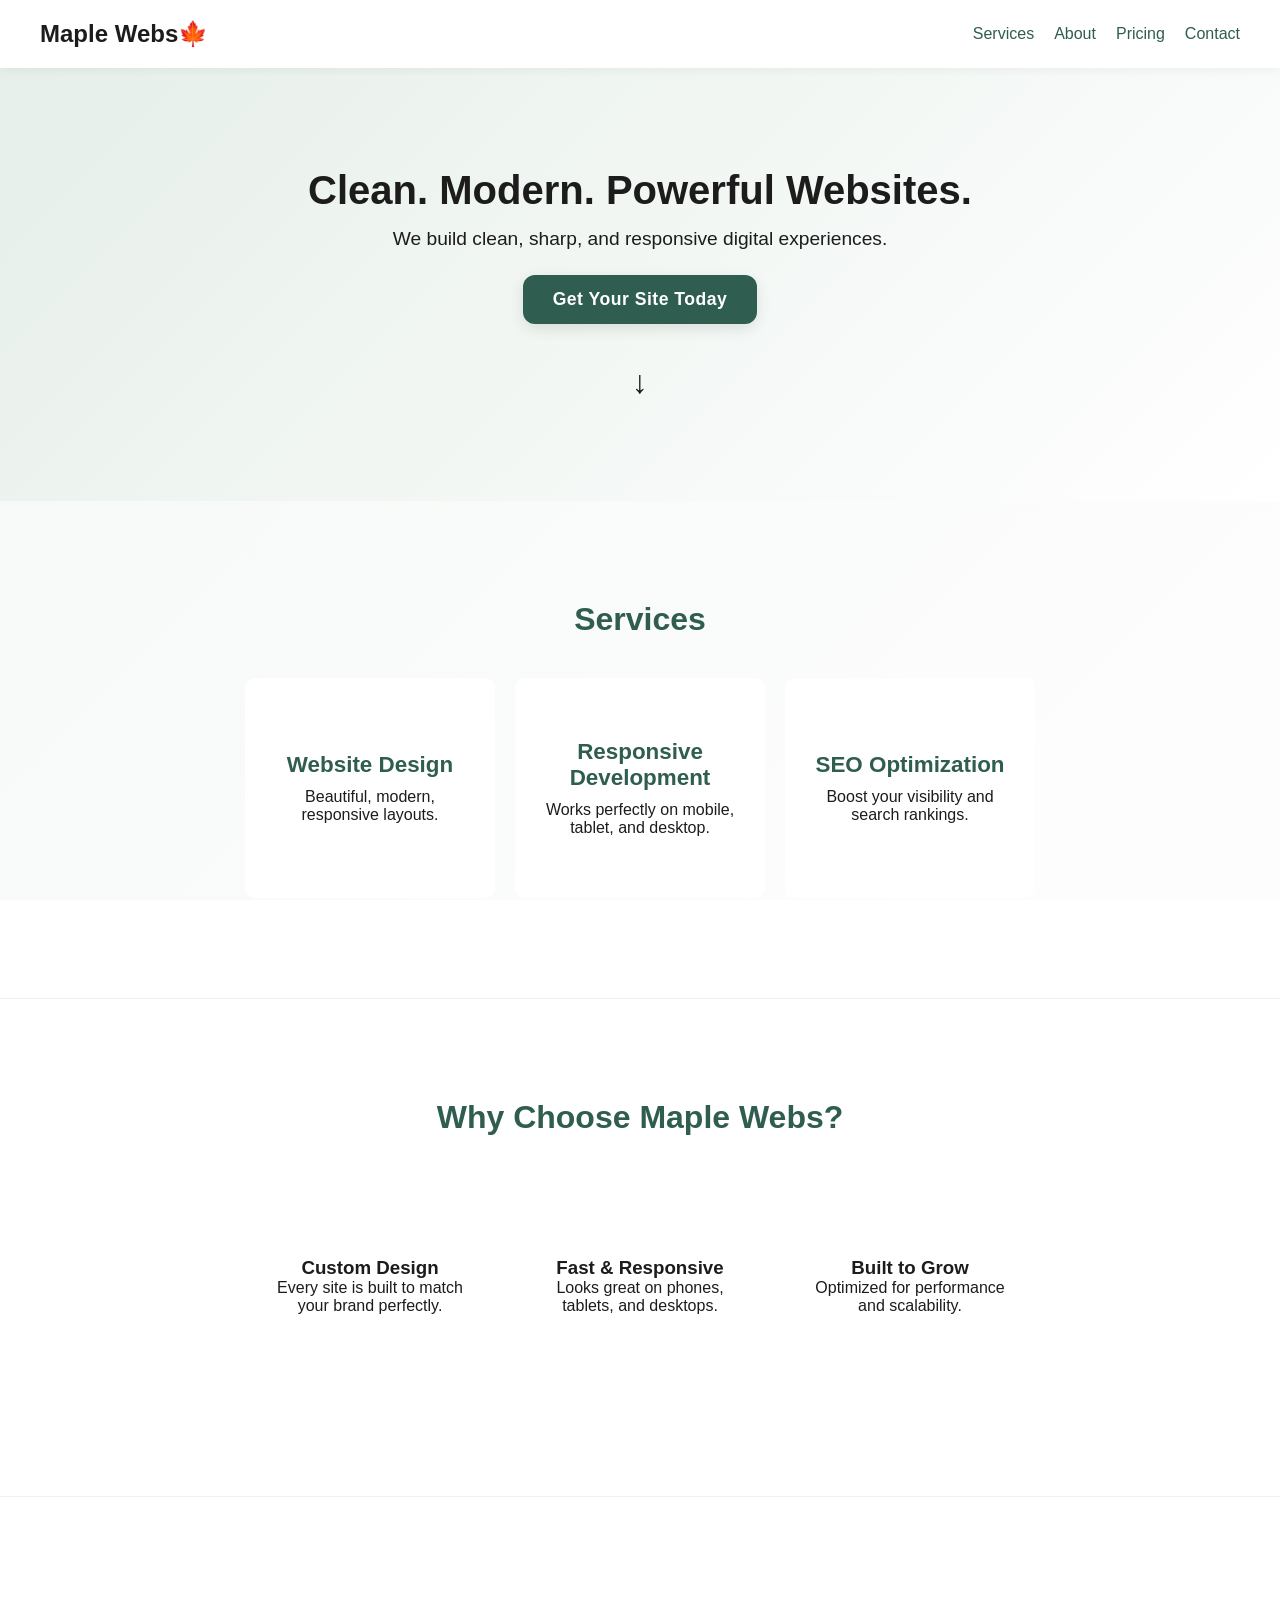
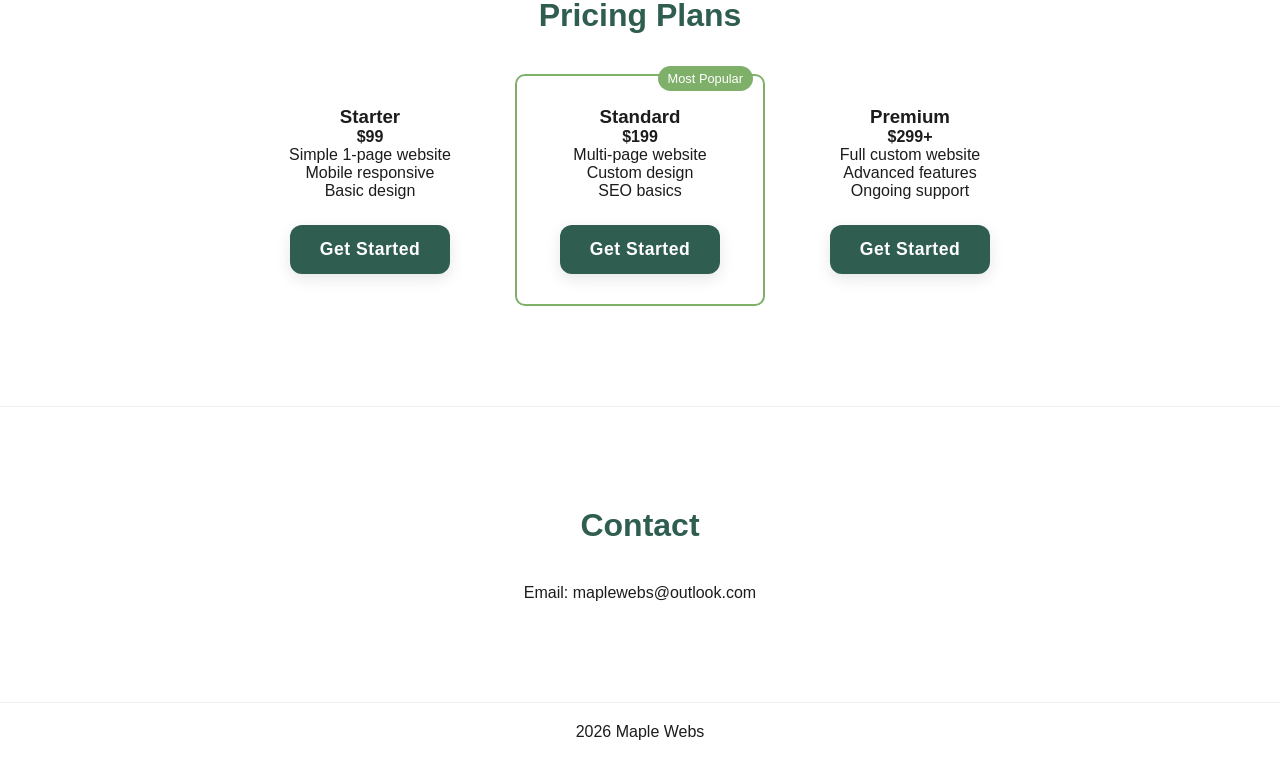
==== commit 8468d22f: "Update index.html" ====
--- a/index.html
+++ b/index.html
@@ -23,7 +23,7 @@
   </nav>
 </header>
 
-<!-- HERO -->
+<!-- Hero thingy -->
 <section class="hero">
   <div class="container">
     <h2>Clean. Modern. Powerful Websites.</h2>
@@ -59,7 +59,7 @@
   </div>
 </section>
 
-<!-- ABOUT -->
+<!-- Aboutt section -->
 <section id="about" class="section">
   <div class="container">
     <h2>Why Choose Maple Webs?</h2>
@@ -80,13 +80,13 @@
   </div>
 </section>
 
-<!-- PRICING -->
+<!-- pricing i think -->
 <section id="pricing" class="section">
   <div class="container">
     <h2>Pricing Plans</h2>
     <div class="cards">
 
-      <!-- Starter Plan -->
+      <!-- cheap -->
       <div class="card" style="position: relative;">
         <h3>Starter</h3>
         <p><strong>$99</strong></p>
@@ -96,7 +96,7 @@
         <a href="mailto:maplewebs@outlook.com?subject=Starter%20Plan%20Request&body=Hello%20,%0A%0AI%20would%20like%20the%20Starter%20plan%20website.%0A%0AThanks!" class="hero-btn">Get Started</a>
       </div>
 
-      <!-- Standard Plan (Most Popular) -->
+      <!-- less cheap lol -->
       <div class="card" style="position: relative;">
         <div class="badge">Most Popular</div>
         <h3>Standard</h3>
@@ -107,7 +107,7 @@
         <a href="mailto:maplewebs@outlook.com?subject=Standard%20Plan%20Request&body=Hello%20Joshua,%0A%0AI%20would%20like%20the%20Standard%20plan%20website.%0A%0AThanks!" class="hero-btn">Get Started</a>
       </div>
 
-      <!-- Premium Plan -->
+      <!-- expensive -->
       <div class="card" style="position: relative;">
         <h3>Premium</h3>
         <p><strong>$299+</strong></p>
@@ -121,7 +121,7 @@
   </div>
 </section>
   
-<!-- CONTACT -->
+<!-- Contact i tink...-->
 <section id="contact" class="section">
   <div class="container">
     <h2>Contact</h2>
--- a/styles.css
+++ b/styles.css
@@ -0,0 +1,246 @@
+:root {
+  --primary: #2f5d50;
+  --accent: #7fb069;
+  --bg: #f4f7f5;
+  --text: #1c1c1c;
+}
+
+* {
+  margin: 0;
+  padding: 0;
+  box-sizing: border-box;
+  font-family: Arial, sans-serif;
+}
+
+body {
+  margin: 0;
+  padding: 0;
+  font-family: Arial, sans-serif;
+  color: var(--text);
+  overflow-x: hidden;
+  position: relative;
+}
+
+body::before {
+  content: "";
+  position: fixed;
+  top: 0;
+  left: 0;
+  width: 100%;
+  height: 100%;
+  background: linear-gradient(-45deg, #f4f7f5, #e6efe9, #ffffff, #f4f7f5);
+  background-size: 400% 400%;
+  animation: gradientMove 30s ease infinite;
+  z-index: -2;
+}
+
+body::after {
+  content: "";
+  position: fixed;
+  top: 0;
+  left: 0;
+  width: 100%;
+  height: 100%;
+  background: rgba(255,255,255,0.15);
+  pointer-events: none;
+  z-index: -1;
+}
+
+@keyframes gradientMove {
+  0% { background-position: 0% 50%; }
+  50% { background-position: 100% 50%; }
+  100% { background-position: 0% 50%; }
+}
+
+.container {
+  max-width: 1200px;
+  margin: 0 auto;
+  padding: 0 20px;
+}
+
+.navbar {
+  background: white;
+  box-shadow: 0 2px 10px rgba(0,0,0,0.05);
+  position: sticky;
+  top: 0;
+  z-index: 1000;
+}
+
+.navbar .container {
+  display: flex;
+  justify-content: space-between;
+  align-items: center;
+  padding: 20px 0;
+}
+
+.navbar ul {
+  display: flex;
+  gap: 20px;
+  list-style: none;
+}
+
+.navbar a {
+  text-decoration: none;
+  color: var(--primary);
+}
+
+.navbar a.active {
+  border-bottom: 2px solid var(--accent);
+}
+
+.hero {
+  text-align: center;
+  padding: 100px 20px;
+  background: linear-gradient(135deg, #e6efe9, #ffffff);
+}
+
+.hero h2 {
+  font-size: 2.5rem;
+  margin-bottom: 15px;
+}
+
+.hero p {
+  font-size: 1.2rem;
+}
+
+.hero-btn {
+  display: inline-block;
+  margin-top: 25px;
+  padding: 14px 30px;
+  background: var(--primary);
+  color: white;
+  font-weight: bold;
+  font-size: 1.1rem;
+  border-radius: 12px;
+  text-decoration: none;
+  box-shadow: 0 5px 15px rgba(0,0,0,0.1);
+  transition: all 0.3s ease;
+  animation: pulseLoop 2.5s infinite ease-in-out;
+  letter-spacing: 0.5px;
+}
+
+.hero-btn:hover {
+  background: var(--accent);
+  transform: scale(1.08);
+  box-shadow: 0 8px 20px rgba(0,0,0,0.2);
+}
+
+.hero-btn:active {
+  transform: scale(0.95);
+}
+
+.scroll-indicator {
+  margin-top: 40px;
+  font-size: 2rem;
+  opacity: 0.6;
+  animation: bounce 1.5s infinite, fadePulse 2.5s infinite;
+}
+
+.section {
+  padding: 100px 20px;
+  text-align: center;
+  border-bottom: 1px solid rgba(0,0,0,0.05);
+}
+
+.section h2 {
+  margin-bottom: 40px;
+  font-size: 2rem;
+  color: var(--primary);
+}
+
+.cards {
+  display: flex;
+  gap: 20px;
+  justify-content: center;
+  flex-wrap: wrap;
+}
+
+.card {
+  background: white;
+  padding: 30px;
+  border-radius: 10px;
+  width: 250px;
+  min-height: 220px;
+  transition: transform 0.3s, box-shadow 0.3s;
+  text-align: center;
+  display: flex;
+  flex-direction: column;
+  justify-content: center;
+  align-items: center;
+  animation: floatLoop 4s infinite ease-in-out;
+}
+
+.card:hover {
+  transform: translateY(-10px) scale(1.02);
+  box-shadow: 0 10px 25px rgba(0,0,0,0.15);
+}
+
+#services .card h3 {
+  font-size: 1.4rem;
+  margin-bottom: 10px;
+  color: var(--primary);
+}
+
+#services .card p {
+  font-size: 1rem;
+  margin: 0;
+}
+
+.badge {
+  background: var(--accent);
+  color: white;
+  padding: 5px 10px;
+  font-size: 0.8rem;
+  border-radius: 20px;
+  position: absolute;
+  top: -10px;
+  right: 10px;
+}
+
+#pricing .card:nth-child(2) {
+  transform: scale(1.05);
+  border: 2px solid var(--accent);
+}
+
+footer {
+  background: white;
+  padding: 20px 0;
+  text-align: center;
+}
+
+@keyframes pulseLoop {
+  0% { transform: scale(1); }
+  50% { transform: scale(1.05); }
+  100% { transform: scale(1); }
+}
+
+@keyframes floatLoop {
+  0% { transform: translateY(0); }
+  50% { transform: translateY(-8px); }
+  100% { transform: translateY(0); }
+}
+
+@keyframes bounce {
+  0%, 100% { transform: translateY(0); }
+  50% { transform: translateY(10px); }
+}
+
+@keyframes fadePulse {
+  0%, 100% { opacity: 0.6; }
+  50% { opacity: 1; }
+}
+
+@media (max-width: 768px) {
+  .hero h2 {
+    font-size: 1.8rem;
+  }
+
+  .cards {
+    flex-direction: column;
+    align-items: center;
+  }
+
+  .card {
+    width: 90%;
+  }
+}
